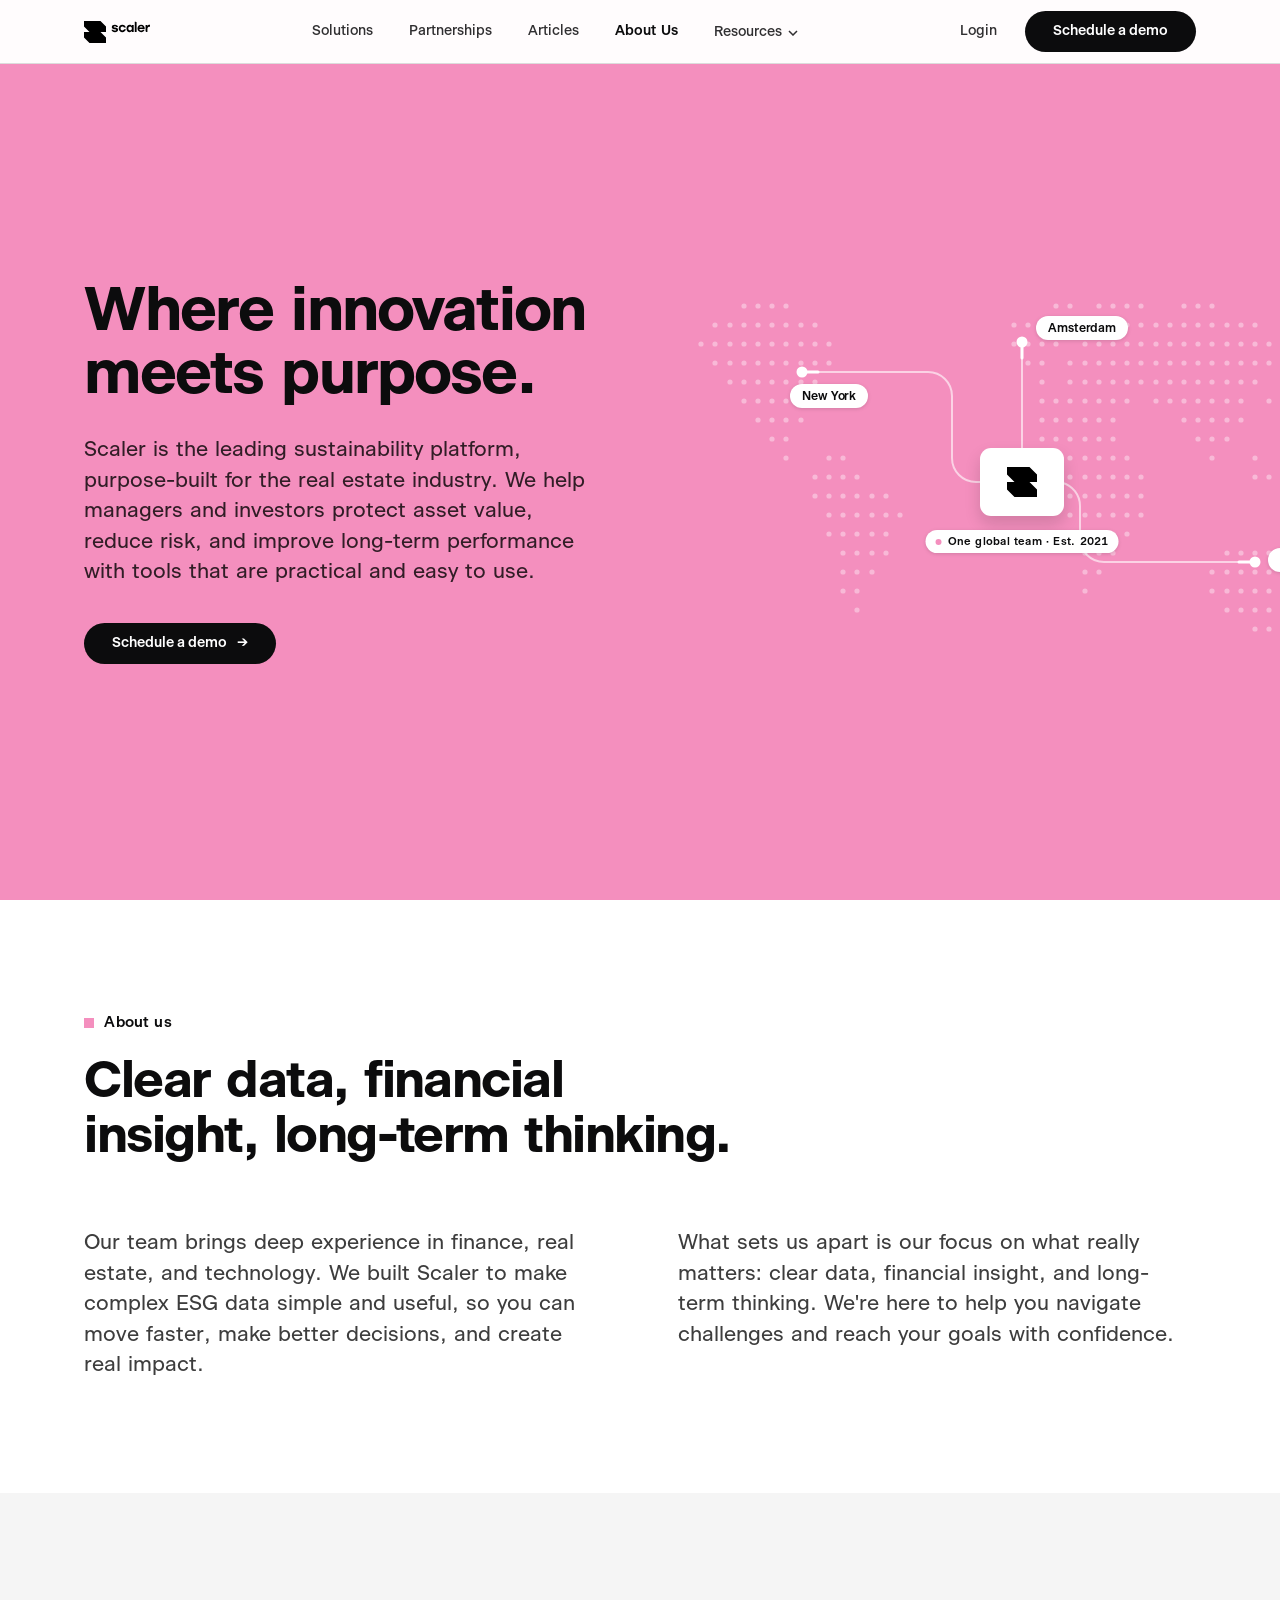
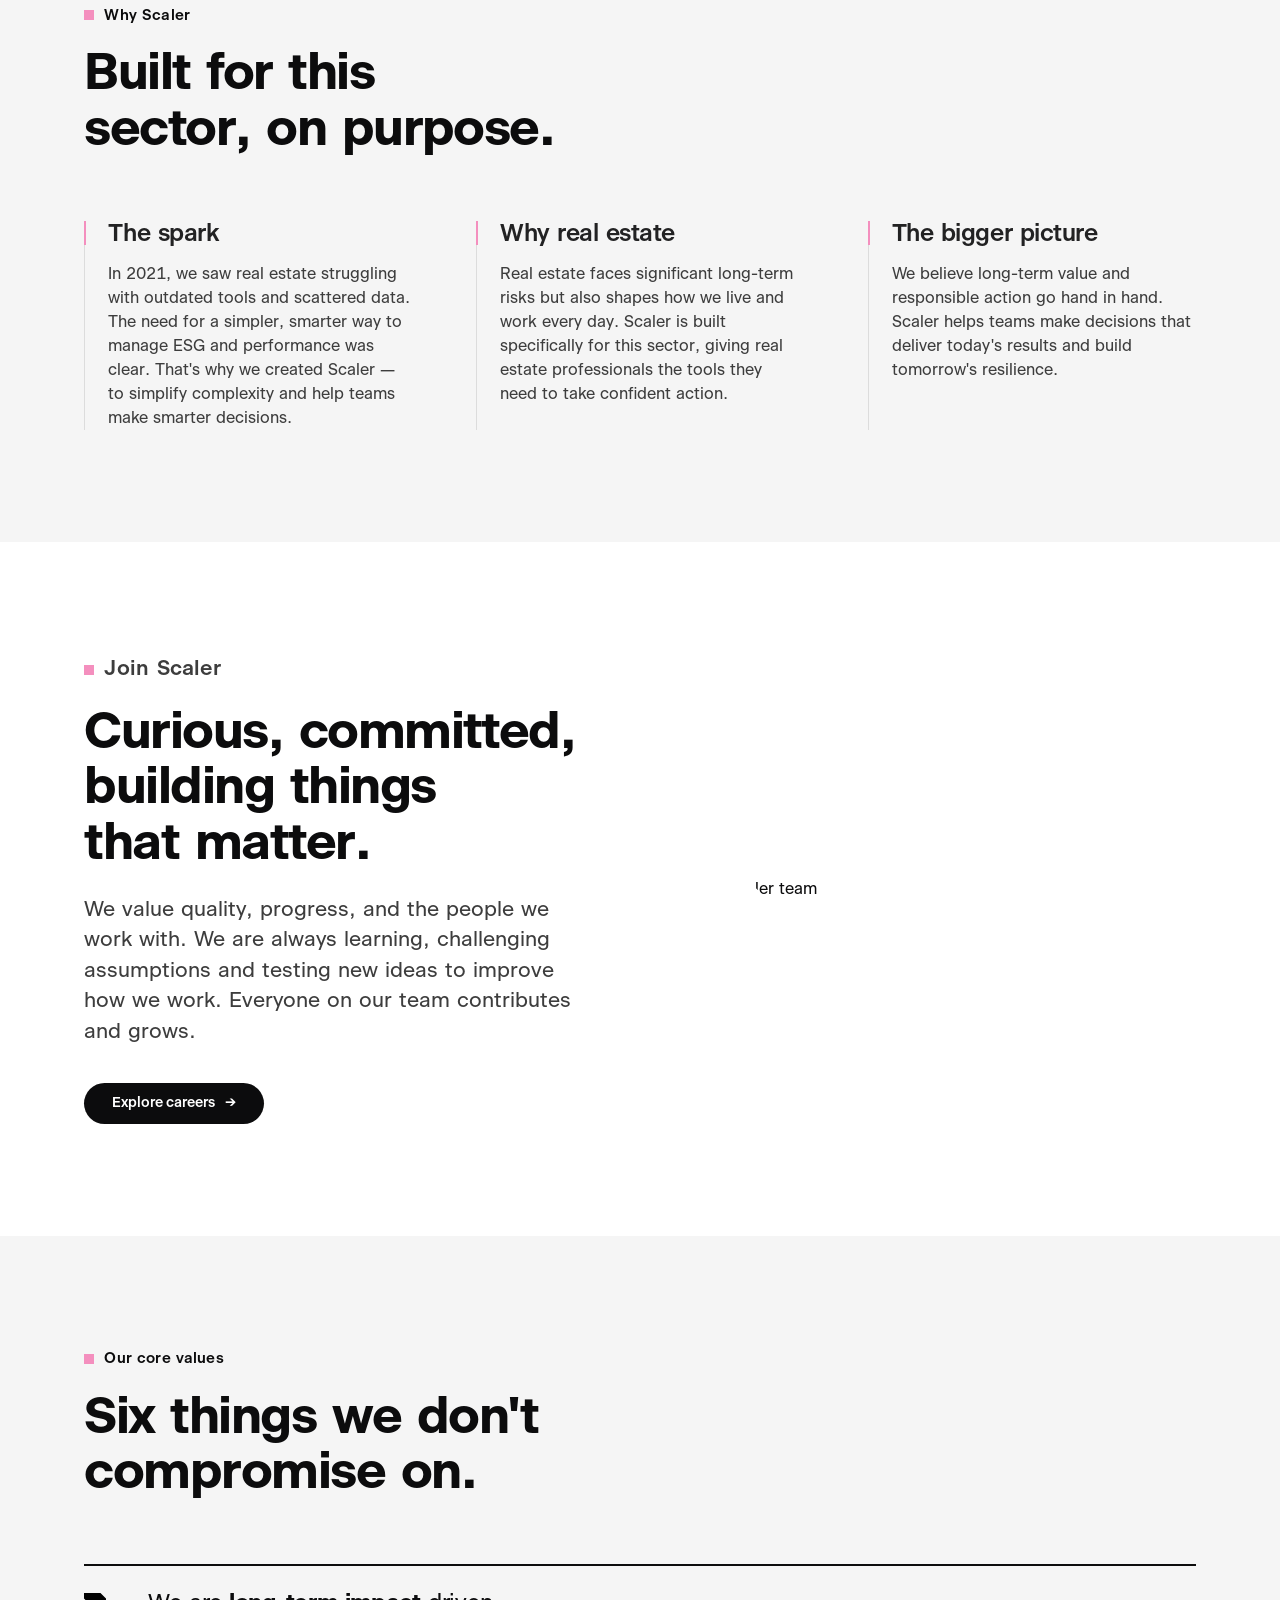
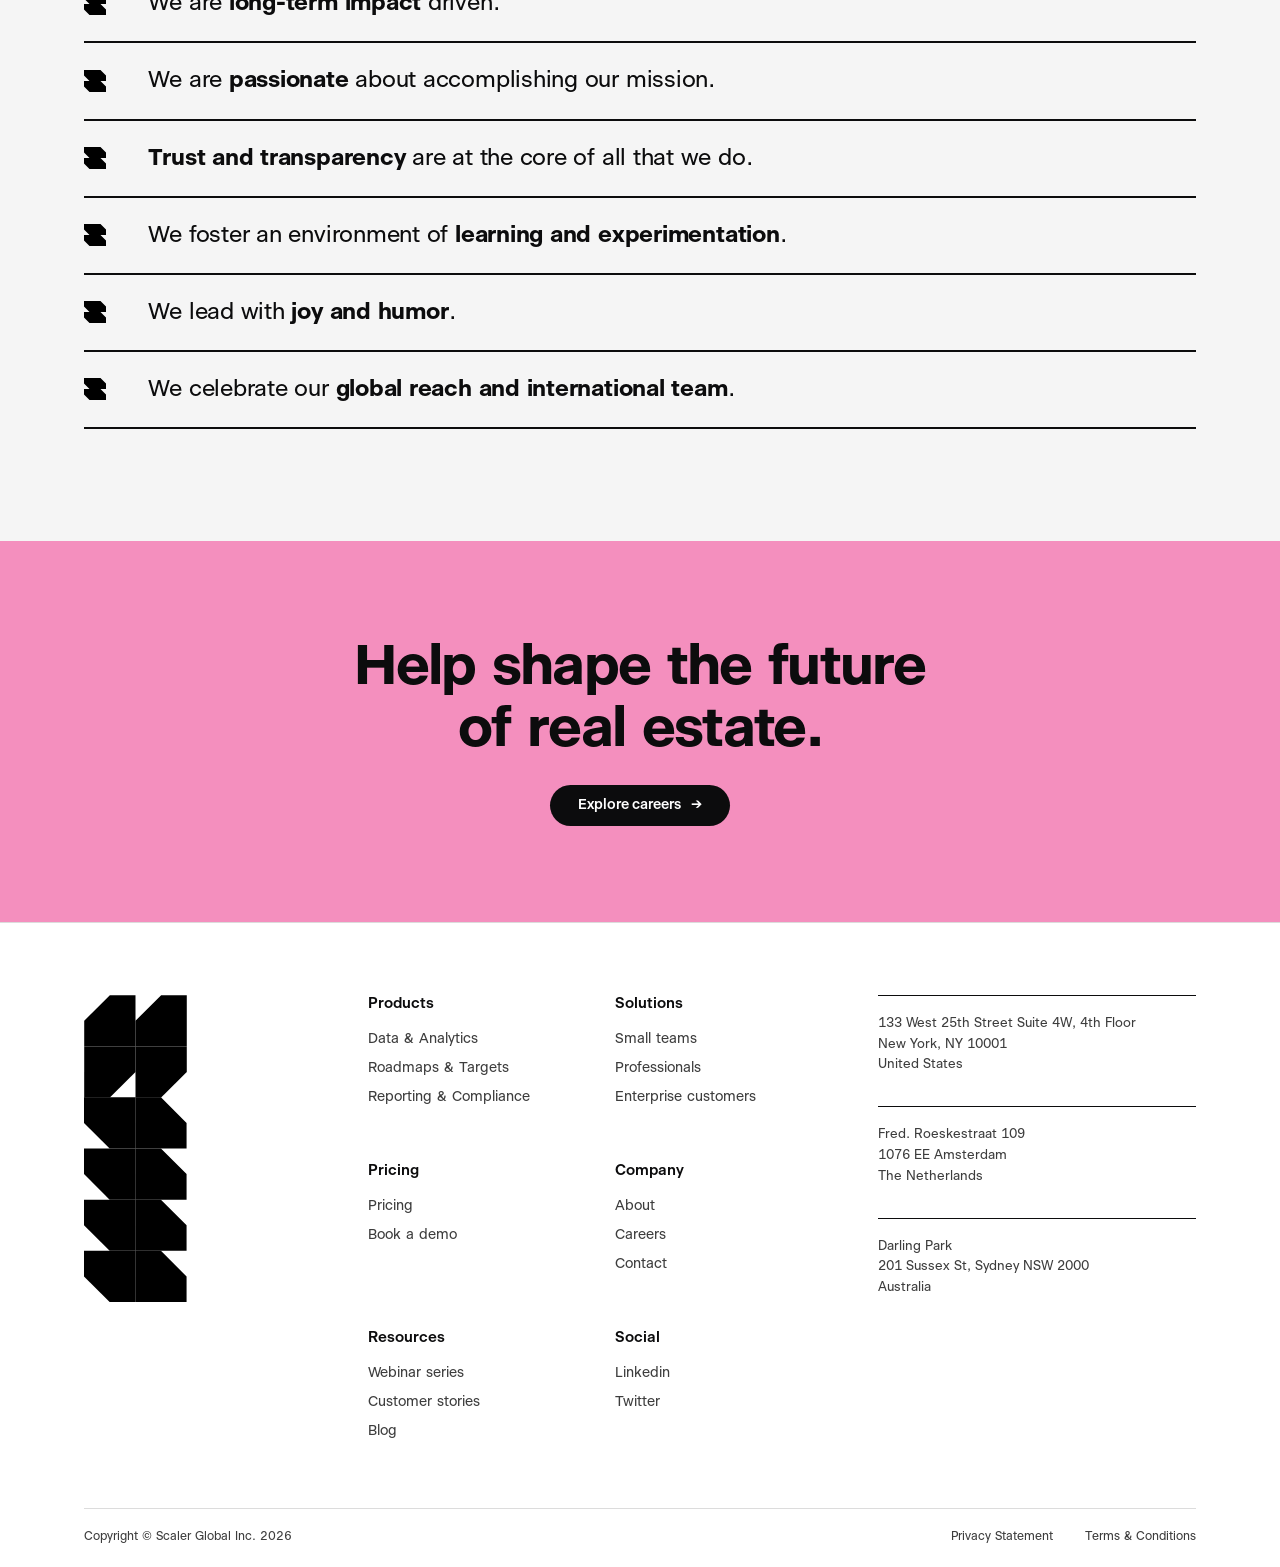
==== about.html @ 74936d6e "Add About Us page and update existing pages Co-Authored-By: Claude Opus 4.6 (1M context) <noreply@an" ====
<!DOCTYPE html>
<html lang="en">
<head>
<meta charset="UTF-8">
<meta name="viewport" content="width=device-width, initial-scale=1">
<title>About Us — Scaler Global</title>
<link rel="stylesheet" href="colors_and_type.css">
<style>
  :root {
    --accent: #F48FBE;               /* vibrant pink — the About page colour */
    --accent-text: #C0407A;          /* darkened pink — the only pink that carries text */
  }

  /* ══ Hero — full pink, with the global-team scene ══ */
  .hero {
    min-height: 100vh;
    background: var(--accent);
    display: grid; grid-template-columns: minmax(0, 1fr) minmax(0, 1fr);
    gap: 64px; align-items: center;
    padding: 140px var(--margin) 96px;
    overflow: hidden;
  }
  .hero .lede { margin-top: 28px; max-width: 46ch; font-size: var(--size-p-lg); line-height: var(--lh-paragraph); color: rgba(0,0,0,.8); }
  .hero .cta { margin-top: 36px; }

  .scene-wrap { width: 100%; max-width: 700px; justify-self: end; }
  .scene { position: relative; width: 700px; height: 400px; transform-origin: top left; }
  .scene svg.map { position: absolute; inset: 0; width: 100%; height: 100%; }
  .map .dots { fill: rgba(255,255,255,.38); opacity: 0; }
  .scene.play .dots { animation: packetIntro 700ms var(--ease-out) forwards; }
  .map .guide { fill: none; stroke: rgba(255,255,255,.6); stroke-width: 2; stroke-linecap: round; stroke-linejoin: round; }
  .map .packet { fill: none; stroke: var(--white); stroke-width: 3; stroke-linecap: round; stroke-linejoin: round; opacity: 0; }
  .map .pin { fill: var(--white); opacity: 0; transform-origin: center; transform-box: fill-box; transform: scale(0); }
  .scene.play .pin { animation: popIn 500ms var(--spring-pop) forwards; }
  .scene.play .pin.p1 { animation-delay: .5s; }
  .scene.play .pin.p2 { animation-delay: .65s; }
  .scene.play .pin.p3 { animation-delay: .8s; }
  .scene.play .guide { animation: pathDraw 800ms var(--ease-in-out) 1.3s forwards; }
  .scene.play .packet { animation: packetIntro .3s linear 2.1s forwards, packetFlow 2s linear 2.1s infinite; }
  .city {
    position: absolute;
    background: var(--white); color: var(--ink); box-shadow: var(--shadow-card);
    border-radius: 9999px; padding: 5px 12px;
    font-size: 12px; font-weight: var(--weight-semibold); letter-spacing: -0.1px;
    opacity: 0; transform: scale(0); transform-origin: bottom left;
    white-space: nowrap;
  }
  .scene.play .city { animation: popIn 500ms var(--spring-pop) forwards; }
  .scene.play .city.c1 { animation-delay: .6s; }
  .scene.play .city.c2 { animation-delay: .75s; }
  .scene.play .city.c3 { animation-delay: .9s; }
  .map-hub {
    position: absolute; left: 350px; top: 210px; translate: -50% -50%;
    width: 84px; height: 68px; border-radius: 11px;
    background: var(--white); box-shadow: var(--shadow-hover);
    display: flex; align-items: center; justify-content: center;
    opacity: 0; transform: scale(0);
  }
  .map-hub img { height: 30px; width: auto; }
  .scene.play .map-hub { animation: popIn 600ms var(--spring-pop) 1s forwards; }
  .hub-badge {
    position: absolute; left: 350px; top: 258px; translate: -50% 0;
    display: inline-flex; align-items: center; gap: 6px;
    padding: 5px 10px; border-radius: 9999px;
    background: var(--white); color: var(--ink); box-shadow: var(--shadow-card);
    font-size: 11px; font-weight: 600; letter-spacing: 0.02em;
    opacity: 0; transform: scale(0); transform-origin: top center;
  }
  .hub-badge .b-dot { width: 6px; height: 6px; border-radius: 50%; background: var(--accent); }
  .scene.play .hub-badge { animation: popIn 600ms var(--spring-pop) 3.1s forwards; }

  /* ══ About copy — two-column prose ══ */
  .about-cols { display: grid; grid-template-columns: 1fr 1fr; gap: clamp(48px, 6vw, 96px); }
  .about-cols p { font-size: var(--size-p-lg); line-height: var(--lh-paragraph); color: var(--ink-2); max-width: 52ch; }

  /* ══ Why Scaler — three columns ══ */
  .why-cols { display: grid; grid-template-columns: repeat(3, 1fr); gap: clamp(40px, 5vw, 72px); }
  .why { position: relative; padding-left: 24px; }
  .why::before { content: ''; position: absolute; left: 0; top: 0; bottom: 0; width: 1px; background: var(--color-background-grey); }
  .why::after { content: ''; position: absolute; left: 0; top: 0; width: 2px; height: 24px; background: var(--accent); }
  .why h3 { font-size: 24px; font-weight: var(--weight-semibold); letter-spacing: -0.48px; line-height: 1.15; color: var(--ink); opacity: .9; }
  .why p { margin-top: 14px; font-size: 16px; line-height: 1.5; color: var(--ink-2); }

  /* ══ Join — copy + team photo ══ */
  .join-grid { display: grid; grid-template-columns: 1fr 1fr; gap: clamp(48px, 6vw, 96px); align-items: center; }
  .join-grid p { font-size: var(--size-p-lg); line-height: var(--lh-paragraph); color: var(--ink-2); max-width: 48ch; }
  .join-grid .cta { margin-top: 36px; }
  .join-photo { width: 100%; height: auto; clip-path: polygon(0 0, calc(100% - 88px) 0, 100% 88px, 100% 100%, 88px 100%, 0 calc(100% - 88px)); }

  /* ══ Core values — S-mark rows on light (Figma 4100:6349) ══ */
  .values { background: var(--bg); }
  .value-index { border-top: 2px solid var(--ink); }
  .value-row {
    display: grid; grid-template-columns: 40px 1fr; gap: 24px; align-items: center;
    padding: 22px 0; border-bottom: 2px solid var(--ink);
    opacity: 0; transform: translateX(-12px);
  }
  .value-index.in .value-row { animation: fadeInX var(--t-default) var(--ease-out-cubic) forwards; animation-delay: calc(var(--i) * 100ms); }
  .value-row img { height: 22px; width: auto; }
  .value-row .vt { font-size: clamp(18px, 1.8vw, 26px); font-weight: var(--weight-regular); letter-spacing: -0.01em; line-height: 1.35; color: var(--ink); }
  .value-row .vt b { font-weight: var(--weight-bold); }

  /* ══ Closing — page colour ══ */
  .closing { background: var(--accent); padding-top: 96px; padding-bottom: 96px; display: flex; flex-direction: column; justify-content: center; align-items: center; text-align: center; }
  .closing h2 { font-size: clamp(34px, 4.4vw, 72px); font-weight: var(--weight-bold); letter-spacing: var(--track-display); line-height: 1.1; max-width: 22ch; color: var(--ink); }
  .closing h2 .w { display: inline-block; opacity: 0; transform: translateY(20px); }
  .closing .reveal.in .w:nth-child(1) { animation: fadeUp var(--t-default) var(--ease-out) 0s forwards; }
  .closing .reveal.in .w:nth-child(2) { animation: fadeUp var(--t-default) var(--ease-out) .15s forwards; }
  .closing .cta { margin-top: 24px; opacity: 0; transform: translateY(20px); }
  .closing .reveal.in .cta { animation: fadeUp var(--t-default) var(--ease-out) .35s both; }

  @media (prefers-reduced-motion: reduce) {
    .reveal, .fade-up, .value-row, .pin, .city, .map-hub, .hub-badge, .dots, .closing .w, .closing .cta { opacity: 1 !important; transform: none !important; }
    *, *::before, *::after { animation-duration: .01ms !important; transition-duration: .01ms !important; }
  }
  @media (max-width: 1200px) {
    .scene { transform: scale(.72); }
    .scene-wrap { max-width: 560px; }
    .scene-wrap .scene { height: 300px; }
  }
  @media (max-width: 960px) {
    .hero, .about-cols, .why-cols, .join-grid { grid-template-columns: 1fr; }
    .scene-wrap { justify-self: start; }
    .scene { transform: scale(.6); height: 250px; }
    .value-row { grid-template-columns: 48px 1fr; }
  }
</style>
<link rel="stylesheet" href="scaler-site.css">
</head>
<body>

<nav>
  <a class="logo" href="index.html"><img src="assets/logo-full-dark.svg" alt="Scaler"></a>
  <div class="links">
    <a href="solutions.html">Solutions</a>
    <a href="partnerships.html">Partnerships</a>
    <a href="https://scalerglobal.com/articles/">Articles</a>
    <a class="active" href="about.html">About Us</a>
    <div class="drop">
      <button>Resources
        <svg width="10" height="6" viewBox="0 0 10 6" fill="none"><path d="M1 1l4 4 4-4" stroke="currentColor" stroke-width="1.5"/></svg>
      </button>
      <div class="menu">
        <a href="https://scalerglobal.com/sfdr">SFDR</a>
        <a href="https://scalerglobal.com/benchmarking">Benchmarking</a>
        <a href="https://scalerglobal.com/espm">ESPM</a>
      </div>
    </div>
  </div>
  <div class="actions">
    <a class="login" href="https://app.scalerglobal.com">Login</a>
    <button class="pill">Schedule a demo</button>
  </div>
</nav>

<!-- ══ Hero ══ -->
<header class="hero">
  <div>
    <h1>
      <span class="line">Where innovation</span>
      <span class="line">meets purpose.</span>
    </h1>
    <p class="lede fade-up" style="animation-delay:.4s">Scaler is the leading sustainability platform, purpose-built for the real estate industry. We help managers and investors protect asset value, reduce risk, and improve long-term performance with tools that are practical and easy to use.</p>
    <div class="cta fade-up" style="animation-delay:.55s">
      <button class="pill">Schedule a demo <span class="arr">→</span></button>
    </div>
  </div>

  <!-- one global team: three offices flowing into one platform -->
  <div class="scene-wrap">
    <div class="scene play" id="scene">
      <svg class="map" viewBox="0 0 700 400" preserveAspectRatio="none">
        <g class="dots"><circle cx="72" cy="34" r="2.6"/><circle cx="86" cy="34" r="2.6"/><circle cx="100" cy="34" r="2.6"/><circle cx="114" cy="34" r="2.6"/><circle cx="384" cy="34" r="2.6"/><circle cx="398" cy="34" r="2.6"/><circle cx="427" cy="34" r="2.6"/><circle cx="441" cy="34" r="2.6"/><circle cx="455" cy="34" r="2.6"/><circle cx="469" cy="34" r="2.6"/><circle cx="512" cy="34" r="2.6"/><circle cx="526" cy="34" r="2.6"/><circle cx="540" cy="34" r="2.6"/><circle cx="43" cy="53" r="2.6"/><circle cx="58" cy="53" r="2.6"/><circle cx="72" cy="53" r="2.6"/><circle cx="86" cy="53" r="2.6"/><circle cx="100" cy="53" r="2.6"/><circle cx="114" cy="53" r="2.6"/><circle cx="129" cy="53" r="2.6"/><circle cx="143" cy="53" r="2.6"/><circle cx="342" cy="53" r="2.6"/><circle cx="356" cy="53" r="2.6"/><circle cx="370" cy="53" r="2.6"/><circle cx="384" cy="53" r="2.6"/><circle cx="398" cy="53" r="2.6"/><circle cx="427" cy="53" r="2.6"/><circle cx="441" cy="53" r="2.6"/><circle cx="455" cy="53" r="2.6"/><circle cx="469" cy="53" r="2.6"/><circle cx="484" cy="53" r="2.6"/><circle cx="498" cy="53" r="2.6"/><circle cx="512" cy="53" r="2.6"/><circle cx="526" cy="53" r="2.6"/><circle cx="540" cy="53" r="2.6"/><circle cx="555" cy="53" r="2.6"/><circle cx="569" cy="53" r="2.6"/><circle cx="583" cy="53" r="2.6"/><circle cx="29" cy="72" r="2.6"/><circle cx="43" cy="72" r="2.6"/><circle cx="58" cy="72" r="2.6"/><circle cx="72" cy="72" r="2.6"/><circle cx="86" cy="72" r="2.6"/><circle cx="100" cy="72" r="2.6"/><circle cx="114" cy="72" r="2.6"/><circle cx="129" cy="72" r="2.6"/><circle cx="143" cy="72" r="2.6"/><circle cx="157" cy="72" r="2.6"/><circle cx="342" cy="72" r="2.6"/><circle cx="356" cy="72" r="2.6"/><circle cx="370" cy="72" r="2.6"/><circle cx="384" cy="72" r="2.6"/><circle cx="413" cy="72" r="2.6"/><circle cx="427" cy="72" r="2.6"/><circle cx="441" cy="72" r="2.6"/><circle cx="455" cy="72" r="2.6"/><circle cx="469" cy="72" r="2.6"/><circle cx="484" cy="72" r="2.6"/><circle cx="498" cy="72" r="2.6"/><circle cx="512" cy="72" r="2.6"/><circle cx="526" cy="72" r="2.6"/><circle cx="540" cy="72" r="2.6"/><circle cx="555" cy="72" r="2.6"/><circle cx="569" cy="72" r="2.6"/><circle cx="583" cy="72" r="2.6"/><circle cx="597" cy="72" r="2.6"/><circle cx="43" cy="91" r="2.6"/><circle cx="58" cy="91" r="2.6"/><circle cx="72" cy="91" r="2.6"/><circle cx="86" cy="91" r="2.6"/><circle cx="100" cy="91" r="2.6"/><circle cx="114" cy="91" r="2.6"/><circle cx="129" cy="91" r="2.6"/><circle cx="143" cy="91" r="2.6"/><circle cx="157" cy="91" r="2.6"/><circle cx="356" cy="91" r="2.6"/><circle cx="370" cy="91" r="2.6"/><circle cx="398" cy="91" r="2.6"/><circle cx="413" cy="91" r="2.6"/><circle cx="427" cy="91" r="2.6"/><circle cx="441" cy="91" r="2.6"/><circle cx="455" cy="91" r="2.6"/><circle cx="469" cy="91" r="2.6"/><circle cx="484" cy="91" r="2.6"/><circle cx="498" cy="91" r="2.6"/><circle cx="512" cy="91" r="2.6"/><circle cx="526" cy="91" r="2.6"/><circle cx="540" cy="91" r="2.6"/><circle cx="555" cy="91" r="2.6"/><circle cx="569" cy="91" r="2.6"/><circle cx="583" cy="91" r="2.6"/><circle cx="597" cy="91" r="2.6"/><circle cx="58" cy="110" r="2.6"/><circle cx="72" cy="110" r="2.6"/><circle cx="86" cy="110" r="2.6"/><circle cx="100" cy="110" r="2.6"/><circle cx="114" cy="110" r="2.6"/><circle cx="129" cy="110" r="2.6"/><circle cx="143" cy="110" r="2.6"/><circle cx="370" cy="110" r="2.6"/><circle cx="398" cy="110" r="2.6"/><circle cx="413" cy="110" r="2.6"/><circle cx="427" cy="110" r="2.6"/><circle cx="441" cy="110" r="2.6"/><circle cx="455" cy="110" r="2.6"/><circle cx="469" cy="110" r="2.6"/><circle cx="484" cy="110" r="2.6"/><circle cx="498" cy="110" r="2.6"/><circle cx="512" cy="110" r="2.6"/><circle cx="526" cy="110" r="2.6"/><circle cx="540" cy="110" r="2.6"/><circle cx="555" cy="110" r="2.6"/><circle cx="569" cy="110" r="2.6"/><circle cx="583" cy="110" r="2.6"/><circle cx="72" cy="129" r="2.6"/><circle cx="86" cy="129" r="2.6"/><circle cx="100" cy="129" r="2.6"/><circle cx="114" cy="129" r="2.6"/><circle cx="129" cy="129" r="2.6"/><circle cx="370" cy="129" r="2.6"/><circle cx="384" cy="129" r="2.6"/><circle cx="398" cy="129" r="2.6"/><circle cx="413" cy="129" r="2.6"/><circle cx="427" cy="129" r="2.6"/><circle cx="441" cy="129" r="2.6"/><circle cx="455" cy="129" r="2.6"/><circle cx="484" cy="129" r="2.6"/><circle cx="498" cy="129" r="2.6"/><circle cx="512" cy="129" r="2.6"/><circle cx="526" cy="129" r="2.6"/><circle cx="540" cy="129" r="2.6"/><circle cx="555" cy="129" r="2.6"/><circle cx="569" cy="129" r="2.6"/><circle cx="597" cy="129" r="2.6"/><circle cx="86" cy="148" r="2.6"/><circle cx="100" cy="148" r="2.6"/><circle cx="114" cy="148" r="2.6"/><circle cx="129" cy="148" r="2.6"/><circle cx="370" cy="148" r="2.6"/><circle cx="384" cy="148" r="2.6"/><circle cx="398" cy="148" r="2.6"/><circle cx="413" cy="148" r="2.6"/><circle cx="427" cy="148" r="2.6"/><circle cx="441" cy="148" r="2.6"/><circle cx="512" cy="148" r="2.6"/><circle cx="526" cy="148" r="2.6"/><circle cx="540" cy="148" r="2.6"/><circle cx="555" cy="148" r="2.6"/><circle cx="569" cy="148" r="2.6"/><circle cx="100" cy="167" r="2.6"/><circle cx="114" cy="167" r="2.6"/><circle cx="370" cy="167" r="2.6"/><circle cx="384" cy="167" r="2.6"/><circle cx="398" cy="167" r="2.6"/><circle cx="413" cy="167" r="2.6"/><circle cx="427" cy="167" r="2.6"/><circle cx="441" cy="167" r="2.6"/><circle cx="526" cy="167" r="2.6"/><circle cx="540" cy="167" r="2.6"/><circle cx="555" cy="167" r="2.6"/><circle cx="114" cy="186" r="2.6"/><circle cx="157" cy="186" r="2.6"/><circle cx="171" cy="186" r="2.6"/><circle cx="370" cy="186" r="2.6"/><circle cx="384" cy="186" r="2.6"/><circle cx="398" cy="186" r="2.6"/><circle cx="413" cy="186" r="2.6"/><circle cx="427" cy="186" r="2.6"/><circle cx="441" cy="186" r="2.6"/><circle cx="455" cy="186" r="2.6"/><circle cx="540" cy="186" r="2.6"/><circle cx="583" cy="186" r="2.6"/><circle cx="143" cy="205" r="2.6"/><circle cx="157" cy="205" r="2.6"/><circle cx="171" cy="205" r="2.6"/><circle cx="185" cy="205" r="2.6"/><circle cx="370" cy="205" r="2.6"/><circle cx="384" cy="205" r="2.6"/><circle cx="398" cy="205" r="2.6"/><circle cx="413" cy="205" r="2.6"/><circle cx="427" cy="205" r="2.6"/><circle cx="441" cy="205" r="2.6"/><circle cx="455" cy="205" r="2.6"/><circle cx="469" cy="205" r="2.6"/><circle cx="583" cy="205" r="2.6"/><circle cx="597" cy="205" r="2.6"/><circle cx="143" cy="224" r="2.6"/><circle cx="157" cy="224" r="2.6"/><circle cx="171" cy="224" r="2.6"/><circle cx="185" cy="224" r="2.6"/><circle cx="200" cy="224" r="2.6"/><circle cx="214" cy="224" r="2.6"/><circle cx="384" cy="224" r="2.6"/><circle cx="398" cy="224" r="2.6"/><circle cx="413" cy="224" r="2.6"/><circle cx="427" cy="224" r="2.6"/><circle cx="441" cy="224" r="2.6"/><circle cx="455" cy="224" r="2.6"/><circle cx="469" cy="224" r="2.6"/><circle cx="157" cy="243" r="2.6"/><circle cx="171" cy="243" r="2.6"/><circle cx="185" cy="243" r="2.6"/><circle cx="200" cy="243" r="2.6"/><circle cx="214" cy="243" r="2.6"/><circle cx="228" cy="243" r="2.6"/><circle cx="398" cy="243" r="2.6"/><circle cx="413" cy="243" r="2.6"/><circle cx="427" cy="243" r="2.6"/><circle cx="441" cy="243" r="2.6"/><circle cx="455" cy="243" r="2.6"/><circle cx="469" cy="243" r="2.6"/><circle cx="157" cy="262" r="2.6"/><circle cx="171" cy="262" r="2.6"/><circle cx="185" cy="262" r="2.6"/><circle cx="200" cy="262" r="2.6"/><circle cx="214" cy="262" r="2.6"/><circle cx="398" cy="262" r="2.6"/><circle cx="413" cy="262" r="2.6"/><circle cx="427" cy="262" r="2.6"/><circle cx="441" cy="262" r="2.6"/><circle cx="455" cy="262" r="2.6"/><circle cx="171" cy="281" r="2.6"/><circle cx="185" cy="281" r="2.6"/><circle cx="200" cy="281" r="2.6"/><circle cx="214" cy="281" r="2.6"/><circle cx="413" cy="281" r="2.6"/><circle cx="427" cy="281" r="2.6"/><circle cx="441" cy="281" r="2.6"/><circle cx="555" cy="281" r="2.6"/><circle cx="569" cy="281" r="2.6"/><circle cx="583" cy="281" r="2.6"/><circle cx="597" cy="281" r="2.6"/><circle cx="171" cy="300" r="2.6"/><circle cx="185" cy="300" r="2.6"/><circle cx="200" cy="300" r="2.6"/><circle cx="413" cy="300" r="2.6"/><circle cx="427" cy="300" r="2.6"/><circle cx="540" cy="300" r="2.6"/><circle cx="555" cy="300" r="2.6"/><circle cx="569" cy="300" r="2.6"/><circle cx="583" cy="300" r="2.6"/><circle cx="597" cy="300" r="2.6"/><circle cx="611" cy="300" r="2.6"/><circle cx="171" cy="319" r="2.6"/><circle cx="185" cy="319" r="2.6"/><circle cx="413" cy="319" r="2.6"/><circle cx="540" cy="319" r="2.6"/><circle cx="555" cy="319" r="2.6"/><circle cx="569" cy="319" r="2.6"/><circle cx="583" cy="319" r="2.6"/><circle cx="597" cy="319" r="2.6"/><circle cx="611" cy="319" r="2.6"/><circle cx="185" cy="338" r="2.6"/><circle cx="555" cy="338" r="2.6"/><circle cx="569" cy="338" r="2.6"/><circle cx="583" cy="338" r="2.6"/><circle cx="597" cy="338" r="2.6"/><circle cx="640" cy="338" r="2.6"/><circle cx="583" cy="357" r="2.6"/><circle cx="597" cy="357" r="2.6"/></g>
        <path class="guide" d="M 130 100 H 256 C 269.25 100, 280 110.75, 280 124 V 186 C 280 199.25, 290.75 210, 304 210 H 316"
              stroke-dasharray="278" stroke-dashoffset="278"/>
        <path class="packet" d="M 130 100 H 256 C 269.25 100, 280 110.75, 280 124 V 186 C 280 199.25, 290.75 210, 304 210 H 316"
              stroke-dasharray="16 278" stroke-dashoffset="294"/>
        <path class="guide" d="M 350 70 V 176" stroke-dasharray="106" stroke-dashoffset="106"/>
        <path class="packet" d="M 350 70 V 176" stroke-dasharray="16 106" stroke-dashoffset="122"/>
        <path class="guide" d="M 583 290 H 432 C 418.75 290, 408 279.25, 408 266 V 234 C 408 220.75, 397.25 210, 384 210"
              stroke-dasharray="252" stroke-dashoffset="252"/>
        <path class="packet" d="M 583 290 H 432 C 418.75 290, 408 279.25, 408 266 V 234 C 408 220.75, 397.25 210, 384 210"
              stroke-dasharray="16 252" stroke-dashoffset="268"/>
        <circle class="pin p1" cx="130" cy="100" r="5.5"/>
        <circle class="pin p2" cx="350" cy="70" r="5.5"/>
        <circle class="pin p3" cx="583" cy="290" r="5.5"/>
      </svg>
      <span class="city c1" style="left: 118px; top: 112px;">New York</span>
      <span class="city c2" style="left: 364px; top: 44px;">Amsterdam</span>
      <span class="city c3" style="left: 596px; top: 276px;">Sydney</span>
      <div class="map-hub"><img src="assets/logo-mark-dark.svg" alt="Scaler"></div>
      <div class="hub-badge"><span class="b-dot"></span><span>One global team · Est. 2021</span></div>
    </div>
  </div>
</header>

<!-- ══ About ══ -->
<section class="white">
  <div class="section-head reveal">
    <p class="eyebrow">About us</p>
    <h2>Clear data, financial insight, long-term thinking.</h2>
  </div>
  <div class="about-cols">
    <p class="reveal">Our team brings deep experience in finance, real estate, and technology. We built Scaler to make complex ESG data simple and useful, so you can move faster, make better decisions, and create real impact.</p>
    <p class="reveal">What sets us apart is our focus on what really matters: clear data, financial insight, and long-term thinking. We're here to help you navigate challenges and reach your goals with confidence.</p>
  </div>
</section>

<!-- ══ Why Scaler ══ -->
<section class="light">
  <div class="section-head reveal">
    <p class="eyebrow">Why Scaler</p>
    <h2>Built for this sector, on purpose.</h2>
  </div>
  <div class="why-cols">
    <div class="why reveal">
      <h3>The spark</h3>
      <p>In 2021, we saw real estate struggling with outdated tools and scattered data. The need for a simpler, smarter way to manage ESG and performance was clear. That's why we created Scaler — to simplify complexity and help teams make smarter decisions.</p>
    </div>
    <div class="why reveal">
      <h3>Why real estate</h3>
      <p>Real estate faces significant long-term risks but also shapes how we live and work every day. Scaler is built specifically for this sector, giving real estate professionals the tools they need to take confident action.</p>
    </div>
    <div class="why reveal">
      <h3>The bigger picture</h3>
      <p>We believe long-term value and responsible action go hand in hand. Scaler helps teams make decisions that deliver today's results and build tomorrow's resilience.</p>
    </div>
  </div>
</section>

<!-- ══ Join Scaler ══ -->
<section class="white">
  <div class="join-grid">
    <div class="reveal">
      <p class="eyebrow" style="margin-bottom:20px;">Join Scaler</p>
      <h2 style="font-size:clamp(32px,4vw,60px); font-weight:var(--weight-bold); letter-spacing:var(--track-display); line-height:1.08; color:var(--ink);">Curious, committed, building things that matter.</h2>
      <p style="margin-top:24px;">We value quality, progress, and the people we work with. We are always learning, challenging assumptions and testing new ideas to improve how we work. Everyone on our team contributes and grows.</p>
      <div class="cta">
        <a href="https://jobs.ashbyhq.com/scaler"><button class="pill">Explore careers <span class="arr">→</span></button></a>
      </div>
    </div>
    <img class="join-photo reveal" src="https://a.storyblok.com/f/334867/2000x1333/9c5024660e/dsc_2060.jpg/m/1040x1000/filters:focal(1396x794:1397x795)" alt="The Scaler team">
  </div>
</section>

<!-- ══ Core values ══ -->
<section class="values">
  <div class="section-head reveal">
    <p class="eyebrow">Our core values</p>
    <h2>Six things we don't compromise on.</h2>
  </div>
  <div class="value-index" id="valueIndex">
    <div class="value-row" style="--i:0"><img src="assets/logo-mark-dark.svg" alt=""><span class="vt">We are <b>long-term impact</b> driven.</span></div>
    <div class="value-row" style="--i:1"><img src="assets/logo-mark-dark.svg" alt=""><span class="vt">We are <b>passionate</b> about accomplishing our mission.</span></div>
    <div class="value-row" style="--i:2"><img src="assets/logo-mark-dark.svg" alt=""><span class="vt"><b>Trust and transparency</b> are at the core of all that we do.</span></div>
    <div class="value-row" style="--i:3"><img src="assets/logo-mark-dark.svg" alt=""><span class="vt">We foster an environment of <b>learning and experimentation</b>.</span></div>
    <div class="value-row" style="--i:4"><img src="assets/logo-mark-dark.svg" alt=""><span class="vt">We lead with <b>joy and humor</b>.</span></div>
    <div class="value-row" style="--i:5"><img src="assets/logo-mark-dark.svg" alt=""><span class="vt">We celebrate our <b>global reach and international team</b>.</span></div>
  </div>
</section>

<!-- ══ Closing — page colour ══ -->
<section class="closing">
  <div class="reveal">
    <h2><span class="w">Help shape the future</span> <span class="w">of real estate.</span></h2>
    <div class="cta"><a href="https://jobs.ashbyhq.com/scaler"><button class="pill">Explore careers <span class="arr">→</span></button></a></div>
  </div>
</section>

<!-- ══ Footer — shared ══ -->
<footer>
  <div class="f-grid">
    <div class="f-mark">
      <img src="assets/shape-01.svg" alt="">
      <span class="word">scaler</span>
    </div>
    <div class="f-links">
      <div class="f-group">
        <div class="k">Products</div>
        <a href="#">Data &amp; Analytics</a>
        <a href="#">Roadmaps &amp; Targets</a>
        <a href="#">Reporting &amp; Compliance</a>
      </div>
      <div class="f-group">
        <div class="k">Solutions</div>
        <a href="solutions.html">Small teams</a>
        <a href="solutions.html">Professionals</a>
        <a href="solutions.html">Enterprise customers</a>
      </div>
      <div class="f-group">
        <div class="k">Pricing</div>
        <a href="#">Pricing</a>
        <a href="#">Book a demo</a>
      </div>
      <div class="f-group">
        <div class="k">Company</div>
        <a href="about.html">About</a>
        <a href="https://jobs.ashbyhq.com/scaler">Careers</a>
        <a href="#">Contact</a>
      </div>
      <div class="f-group">
        <div class="k">Resources</div>
        <a href="#">Webinar series</a>
        <a href="#">Customer stories</a>
        <a href="https://scalerglobal.com/articles/">Blog</a>
      </div>
      <div class="f-group">
        <div class="k">Social</div>
        <a href="https://www.linkedin.com/company/scaler-global">Linkedin</a>
        <a href="#">Twitter</a>
      </div>
    </div>
    <div class="f-offices">
      <div class="office">
        <div class="city">New York</div>
        <div class="addr">133 West 25th Street Suite 4W, 4th Floor<br>New York, NY 10001<br>United States</div>
      </div>
      <div class="office">
        <div class="city">Amsterdam</div>
        <div class="addr">Fred. Roeskestraat 109<br>1076 EE Amsterdam<br>The Netherlands</div>
      </div>
      <div class="office">
        <div class="city">Sydney</div>
        <div class="addr">Darling Park<br>201 Sussex St, Sydney NSW 2000<br>Australia</div>
      </div>
    </div>
  </div>
  <div class="legal">
    <span>Copyright © Scaler Global Inc. 2026</span>
    <span><a href="https://scalerglobal.com/privacy-statement">Privacy Statement</a><a href="https://scalerglobal.com/terms-and-conditions">Terms &amp; Conditions</a></span>
  </div>
</footer>

<script>
  const io = new IntersectionObserver(entries => {
    entries.forEach(e => {
      if (!e.isIntersecting) return;
      e.target.classList.add('in');
      io.unobserve(e.target);
    });
  }, { threshold: 0.2 });
  document.querySelectorAll('.reveal, #valueIndex').forEach(el => io.observe(el));

  const navEl = document.querySelector('nav');
  addEventListener('scroll', () => navEl.classList.toggle('scrolled', scrollY > 8), { passive: true });

  const scene = document.getElementById('scene');
  function playScene() {
    scene.classList.remove('play');
    void scene.offsetWidth;
    scene.classList.add('play');
  }
  scene.addEventListener('click', playScene);
  document.addEventListener('keydown', e => {
    if ((e.key === 'r' || e.key === 'R') && !e.metaKey && !e.ctrlKey) playScene();
  });
</script>
</body>
</html>
---- colors_and_type.css ----
/* ═══════════════════════════════════════════════════════════════
   Scaler Marketing Design System — Foundations
   Source: Figma Brand Guidelines (oXf4Mc7YyfUM6yC29uOAr3)
   ═══════════════════════════════════════════════════════════════ */

/* ───────── Webfonts ─────────
   Beausite Classic is the canonical Scaler typeface (loaded locally from
   /fonts). Inter is shipped alongside as a near-metric fallback in case
   Beausite isn't licensed for a downstream surface; the var(--font-display)
   / var(--font-body) stack lists Beausite first, then Inter. */

/* ── Beausite Classic — canonical brand typeface ── */
@font-face {
  font-family: "Beausite Classic";
  src: url("fonts/BeausiteClassic-Light.otf") format("opentype");
  font-weight: 300; font-style: normal; font-display: swap;
}
@font-face {
  font-family: "Beausite Classic";
  src: url("fonts/BeausiteClassic-LightItalic.otf") format("opentype");
  font-weight: 300; font-style: italic; font-display: swap;
}
@font-face {
  font-family: "Beausite Classic";
  src: url("fonts/BeausiteClassic-Regular.otf") format("opentype");
  font-weight: 400; font-style: normal; font-display: swap;
}
@font-face {
  font-family: "Beausite Classic";
  src: url("fonts/BeausiteClassic-RegularItalic.otf") format("opentype");
  font-weight: 400; font-style: italic; font-display: swap;
}
@font-face {
  font-family: "Beausite Classic";
  src: url("fonts/BeausiteClassic-Medium.otf") format("opentype");
  font-weight: 500; font-style: normal; font-display: swap;
}
@font-face {
  font-family: "Beausite Classic";
  src: url("fonts/BeausiteClassic-MediumItalic.otf") format("opentype");
  font-weight: 500; font-style: italic; font-display: swap;
}
@font-face {
  font-family: "Beausite Classic";
  src: url("fonts/BeausiteClassic-Semibold.otf") format("opentype");
  font-weight: 600; font-style: normal; font-display: swap;
}
@font-face {
  font-family: "Beausite Classic";
  src: url("fonts/BeausiteClassic-SemiboldItalic.otf") format("opentype");
  font-weight: 600; font-style: italic; font-display: swap;
}
@font-face {
  font-family: "Beausite Classic";
  src: url("fonts/BeausiteClassic-Bold.otf") format("opentype");
  font-weight: 700; font-style: normal; font-display: swap;
}
@font-face {
  font-family: "Beausite Classic";
  src: url("fonts/BeausiteClassic-BoldItalic.otf") format("opentype");
  font-weight: 700; font-style: italic; font-display: swap;
}
@font-face {
  font-family: "Beausite Classic";
  src: url("fonts/BeausiteClassic-Black.otf") format("opentype");
  font-weight: 800; font-style: normal; font-display: swap;
}
@font-face {
  font-family: "Beausite Classic";
  src: url("fonts/BeausiteClassic-Ultrablack.otf") format("opentype");
  font-weight: 900; font-style: normal; font-display: swap;
}

/* ── Inter — near-metric fallback ── */
@font-face {
  font-family: "Inter";
  src: url("fonts/Inter-Regular.otf") format("opentype");
  font-weight: 400; font-style: normal; font-display: swap;
}
@font-face {
  font-family: "Inter";
  src: url("fonts/Inter-Italic.otf") format("opentype");
  font-weight: 400; font-style: italic; font-display: swap;
}
@font-face {
  font-family: "Inter";
  src: url("fonts/Inter-Medium.otf") format("opentype");
  font-weight: 500; font-style: normal; font-display: swap;
}
@font-face {
  font-family: "Inter";
  src: url("fonts/Inter-MediumItalic.otf") format("opentype");
  font-weight: 500; font-style: italic; font-display: swap;
}
@font-face {
  font-family: "Inter";
  src: url("fonts/Inter-SemiBold.otf") format("opentype");
  font-weight: 600; font-style: normal; font-display: swap;
}
@font-face {
  font-family: "Inter";
  src: url("fonts/Inter-SemiBoldItalic.otf") format("opentype");
  font-weight: 600; font-style: italic; font-display: swap;
}
@font-face {
  font-family: "Inter";
  src: url("fonts/Inter-Bold.otf") format("opentype");
  font-weight: 700; font-style: normal; font-display: swap;
}
@font-face {
  font-family: "Inter";
  src: url("fonts/Inter-BoldItalic.otf") format("opentype");
  font-weight: 700; font-style: italic; font-display: swap;
}
@font-face {
  font-family: "Inter";
  src: url("fonts/Inter-ExtraBold.otf") format("opentype");
  font-weight: 800; font-style: normal; font-display: swap;
}
@font-face {
  font-family: "Inter";
  src: url("fonts/Inter-Black.otf") format("opentype");
  font-weight: 900; font-style: normal; font-display: swap;
}

/* Inter Tight — used for display sizes (slightly tighter metrics, closer to
   Beausite Classic's display look). Exposed via --font-display-tight. */
@font-face {
  font-family: "Inter Tight";
  src: url("fonts/InterTight-Bold.ttf") format("truetype");
  font-weight: 700; font-style: normal; font-display: swap;
}
@font-face {
  font-family: "Inter Tight";
  src: url("fonts/InterTight-ExtraBold.ttf") format("truetype");
  font-weight: 800; font-style: normal; font-display: swap;
}
@font-face {
  font-family: "Inter Tight";
  src: url("fonts/InterTight-Black.ttf") format("truetype");
  font-weight: 900; font-style: normal; font-display: swap;
}

:root {
  /* ───────── COLOR — Foundation ───────── */
  --color-full-black:        #000000;
  --color-clean-white:       #FFFFFF;
  --color-background-grey:   #DCDCDC;
  --color-surface-light:     #F6F6F6;

  /* ───────── COLOR — Brand (primary) ───── */
  --color-energy-red:        #E23704; /* Primary brand accent */
  --color-emission-yellow:   #FEC40A; /* GHG / Emissions data */
  --color-engagement-orange: #FD8F01; /* Tenant engagement */

  /* ───────── COLOR — Functional / Aspect ───────── */
  --color-water-blue:          #2AA8DF; /* Water consumption */
  --color-certifications-blue: #1E4FB3; /* Certifications & ratings */
  --color-waste-green:         #037E50; /* Waste management */
  --color-esg-green:           #56C55A; /* ESG performance */
  --color-tech-purple:         #6961E4; /* Tech / AI */
  --color-vibrant-pink:        #F48FBE; /* Tenant engagement (alt) */

  /* ───────── COLOR — Semantic UI ───────── */
  --fg1: #000000;        /* primary text — pure black */
  --fg2: #6D6D6D;        /* secondary text — figma neutral 500 */
  --fg3: #767676;        /* muted / caption text */
  --fg-on-dark: #FFFFFF;
  --bg1: #FFFFFF;        /* primary surface */
  --bg2: #F6F6F6;        /* surface light */
  --bg3: #F7F8F8;        /* surface alt */
  --bg-inverse: #000000;
  --border1: #DCDCDC;    /* default border */
  --border2: #DCDCDC;    /* subtle border */

  /* ───────── COLOR — State ───────── */
  --state-success: #037E50;
  --state-warning: #FD8F01;
  --state-error:   #E23704;
  --state-info:    #2AA8DF;

  /* ───────── TYPE — Family ─────────
     Beausite Classic is the brand typeface (François Rappo, neo-grotesque).
     We use Inter as a near-metric proxy until the licensed files are dropped
     into /fonts. Mono fallback is JetBrains Mono. */
  --font-display: "Inter", "Beausite Classic", "Helvetica Neue", Helvetica, Arial, sans-serif;
  --font-body:    "Inter", "Beausite Classic", "Helvetica Neue", Helvetica, Arial, sans-serif;
  --font-mono:    "JetBrains Mono", "SF Mono", ui-monospace, Menlo, Consolas, monospace;

  /* ───────── TYPE — Sizes (raw scale) ───────── */
  --size-display-xl:   180px;
  --size-display-lg:    80px;
  --size-display-sm:    32px;
  --size-h1:            36px;
  --size-h2:            24px;
  --size-h3:            20px;
  --size-h4:            16px;
  --size-p-lg:          21px;
  --size-p-md:          18px;
  --size-p-sm:          14px;
  --size-p-xs:          12px;
  --size-cap-lg:        18px;
  --size-cap-sm:        14px;
  --size-cap-xs:        10px;

  /* ───────── TYPE — Weights ───────── */
  --weight-regular:  400;
  --weight-medium:   500;
  --weight-semibold: 600;
  --weight-bold:     700;

  /* ───────── TYPE — Line height ───────── */
  --lh-display:   1;     /* 100% — display text crops tight to cap-height */
  --lh-heading:   1.2;   /* 120% */
  --lh-paragraph: 1.45;  /* 145% */
  --lh-caption:   1.2;

  /* ───────── TYPE — Tracking ───────── */
  --track-display:   -0.03em;
  --track-heading:   -0.03em;
  --track-paragraph:  0em;
  --track-caption:    0.16em;

  /* ───────── SPACING (4px base) ───────── */
  --space-1:   4px;
  --space-2:   8px;
  --space-3:  12px;
  --space-4:  16px;
  --space-6:  24px;
  --space-8:  32px;
  --space-10: 40px;
  --space-12: 48px;
  --space-16: 64px;
  --space-18: 72px;
  --space-20: 80px;
  --space-24: 96px;
  --space-32: 128px;

  /* ───────── RADIUS ─────────
     Context dictates shape. Sharp = technical. Pill = playful. */
  --radius-sharp:      0px;
  --radius-card:       8px;
  --radius-standalone: 24px;
  --radius-pill:    9999px;

  /* ───────── BORDER WIDTH ───────── */
  --border-base: 2px;
  --border-hair: 1px;

  /* ───────── ELEVATION ─────────
     Scaler is a flat, brutalist system. Use shadows sparingly — only
     for floating UI (menus, popovers, lifted hover). */
  --shadow-1: 0 1px 2px rgba(12,12,13,0.05), 0 1px 3px rgba(12,12,13,0.10);
  --shadow-2: 0 2px 4px rgba(12,12,13,0.05), 0 4px 12px rgba(12,12,13,0.10);
  --shadow-lift: 0 4px 16px rgba(0,0,0,0.08);

  /* ───────── MOTION ───────── */
  --ease-standard: cubic-bezier(0.2, 0, 0, 1);
  --ease-out:      cubic-bezier(0, 0, 0.2, 1);
  --dur-fast:   120ms;
  --dur-base:   180ms;
  --dur-slow:   320ms;
}

/* ═══════════════════════════════════════════════════════════════
   SEMANTIC TYPE ROLES — apply with `class="ds-h1"` etc.
   These are the canonical text styles. Don't override the base sizes;
   wrap content in these classes (or use the same property values).
   ═══════════════════════════════════════════════════════════════ */

.ds-display-xl,
.ds-display-lg,
.ds-display-sm,
h1, .ds-h1,
h2, .ds-h2,
h3, .ds-h3,
h4, .ds-h4 {
  font-family: var(--font-display);
  letter-spacing: var(--track-heading);
  color: var(--fg1);
  text-wrap: balance;
}

.ds-display-xl { font-size: var(--size-display-xl); font-weight: var(--weight-bold);     line-height: var(--lh-display); letter-spacing: var(--track-display); }
.ds-display-lg { font-size: var(--size-display-lg); font-weight: var(--weight-semibold); line-height: var(--lh-display); letter-spacing: var(--track-display); }
.ds-display-sm { font-size: var(--size-display-sm); font-weight: var(--weight-semibold); line-height: var(--lh-display); letter-spacing: var(--track-display); }

h1, .ds-h1 { font-size: var(--size-h1); font-weight: var(--weight-bold);     line-height: var(--lh-heading); }
h2, .ds-h2 { font-size: var(--size-h2); font-weight: var(--weight-bold);     line-height: var(--lh-heading); }
h3, .ds-h3 { font-size: var(--size-h3); font-weight: var(--weight-semibold); line-height: var(--lh-heading); }
h4, .ds-h4 { font-size: var(--size-h4); font-weight: var(--weight-semibold); line-height: var(--lh-heading); }

p, .ds-p, .ds-p-md {
  font-family: var(--font-body);
  font-size: var(--size-p-md);
  font-weight: var(--weight-regular);
  line-height: var(--lh-paragraph);
  letter-spacing: var(--track-paragraph);
  color: var(--fg2);
  text-wrap: pretty;
}
.ds-p-lg { font-family: var(--font-body); font-size: var(--size-p-lg); line-height: var(--lh-paragraph); }
.ds-p-sm { font-family: var(--font-body); font-size: var(--size-p-sm); line-height: var(--lh-paragraph); }
.ds-p-xs { font-family: var(--font-body); font-size: var(--size-p-xs); line-height: var(--lh-paragraph); }

.ds-caption-lg, .ds-caption-sm, .ds-caption-xs {
  font-family: var(--font-display);
  font-weight: var(--weight-bold);
  letter-spacing: var(--track-caption);
  line-height: var(--lh-caption);
  text-transform: uppercase;
  color: var(--fg3);
}
.ds-caption-lg { font-size: var(--size-cap-lg); }
.ds-caption-sm { font-size: var(--size-cap-sm); }
.ds-caption-xs { font-size: var(--size-cap-xs); }

code, kbd, samp, pre, .ds-code {
  font-family: var(--font-mono);
  font-size: 0.92em;
  color: var(--fg1);
}

/* ═══════════════════════════════════════════════════════════════
   Brand shapes — geometric compositions built from chamfered
   blocks (the same chamfer that defines the logo). Use as section
   markers, full-bleed background tiles, or large inline ornaments.

   Black on light, white on dark. Like the logo, brand shapes are
   never colorised — they're identity, not data. (For colored
   data marks, use the aspect color tokens directly with rectangles.)

   In CSS, prefer `<img src="assets/shape-XX.svg">` so the shape's
   own black fill renders. Don't use `background-image` with
   `background-color` overrides — these aren't recolorable masks.
   ═══════════════════════════════════════════════════════════════ */
---- scaler-site.css ----
/* ═══════════════════════════════════════════════════════════
   Scaler website — shared chrome
   One file, imported by every page, so the look and feel
   cannot drift. Pages define only --accent / --accent-text
   and their own sections.
   ═══════════════════════════════════════════════════════════ */
:root {
  --font-display: "Beausite Classic", "Inter", "Helvetica Neue", Helvetica, Arial, sans-serif;
  --font-body: "Beausite Classic", "Inter", "Helvetica Neue", Helvetica, Arial, sans-serif;
  --margin: clamp(24px, 6.6vw, 128px);

  --ink: #0C0C0D;
  --ink-2: #3D3D3D;
  --ink-3: #505867;
  --grey-line: #B6B9C2;
  --bg: #F5F5F5;
  --white: #FFFFFF;

  --tech-purple: #6961E4;
  --esg-green: #56C55A;
  --waste-green: #037E50;
  --energy-red: #E23704;
  --water-blue: #2AA8DF;
  --emission-yellow: #FEC40A;

  --t-instant: 100ms; --t-fast: 200ms; --t-base: 300ms;
  --t-default: 500ms; --t-slow: 700ms; --t-deliberate: 1500ms;
  --ease-out: cubic-bezier(0, 0, 0.58, 1);
  --ease-in-out: cubic-bezier(0.42, 0, 0.58, 1);
  --ease-out-expo: cubic-bezier(0.19, 1, 0.22, 1);
  --ease-out-cubic: cubic-bezier(0.33, 1, 0.68, 1);
  --spring-pop: cubic-bezier(0.34, 1.56, 0.64, 1);

  --shadow-card: 0 1px 4px 0 rgba(12,12,13,0.10), 0 1px 4px 0 rgba(12,12,13,0.05);
  --shadow-hover: 0 8px 16px 0 rgba(12,12,13,0.15);
}
* { margin: 0; padding: 0; box-sizing: border-box; }
html { scroll-behavior: smooth; }
body {
  font-family: var(--font-body);
  background: var(--white); color: var(--ink);
  -webkit-font-smoothing: antialiased;
  font-variant-numeric: tabular-nums;
}
a { color: inherit; text-decoration: none; }
img { display: block; }

/* colour thread: every section eyebrow leads with the page accent */
.eyebrow { font-size: 15px; font-weight: var(--weight-semibold); letter-spacing: 0.01em; color: var(--ink); display: flex; align-items: center; gap: 10px; }
.eyebrow::before { content: ''; width: 10px; height: 10px; background: var(--accent); flex-shrink: 0; }

.pill {
  display: inline-flex; align-items: center; gap: 10px;
  border-radius: 9999px; padding: 12px 28px;
  font-size: var(--size-p-sm); font-weight: var(--weight-semibold);
  background: var(--ink); color: var(--white);
  border: none; cursor: pointer; font-family: inherit;
  transition: transform var(--t-fast) var(--ease-out), background var(--t-fast) var(--ease-out), box-shadow var(--t-fast) var(--ease-out);
}
.pill:hover { background: #262626; transform: translateY(-2px); box-shadow: var(--shadow-hover); }
.pill:active { transform: scale(.98); }
.pill .arr { display: inline-block; transition: transform var(--t-fast) var(--ease-out); }
.pill:hover .arr { transform: translateX(3px); }
.pill.inverse { background: var(--white); color: var(--ink); }
.pill.inverse:hover { background: #ececec; }
.pill.ghost { background: transparent; color: var(--ink); border: 1px solid var(--color-background-grey); }
.pill.ghost:hover { background: var(--bg); box-shadow: none; }

/* motion keyframes — named as in motion-tokens.css */
@keyframes fadeUp { from { opacity: 0; transform: translateY(20px); } to { opacity: 1; transform: translateY(0); } }
@keyframes fadeInX { to { opacity: 1; transform: translateX(0); } }
@keyframes popIn { 0% { opacity: 0; transform: scale(0); } 60% { opacity: 1; transform: scale(1.04); } 100% { opacity: 1; transform: scale(1); } }
@keyframes scaleXGrow { to { transform: scaleX(1); } }
@keyframes pathDraw { to { stroke-dashoffset: 0; } }
@keyframes areaFade { to { opacity: 0.12; } }
@keyframes packetIntro { to { opacity: 1; } }
@keyframes packetFlow { to { stroke-dashoffset: 0; } }
@keyframes navIn { from { opacity: 0; transform: translateY(-8px); } to { opacity: 1; transform: translateY(0); } }

/* header */
nav {
  animation: navIn var(--t-default) var(--ease-out) both;
  position: fixed; inset: 0 0 auto 0; z-index: 100; height: 64px;
  display: flex; align-items: center; justify-content: space-between;
  padding: 0 var(--margin);
  background: rgba(255,255,255,.97);
  border-bottom: 1px solid var(--color-background-grey);
  transition: box-shadow var(--t-base) var(--ease-out), height var(--t-base) var(--ease-out);
}
nav.scrolled { height: 56px; box-shadow: 0 1px 4px rgba(12,12,13,.06), 0 4px 16px rgba(12,12,13,.06); border-bottom-color: transparent; }
nav .logo img { height: 22px; }
nav .links { display: flex; align-items: center; gap: 36px; }
nav .links > a, nav .drop > button {
  font-size: var(--size-p-sm); font-weight: var(--weight-medium);
  opacity: .85; transition: opacity var(--t-instant) var(--ease-out);
  background: none; border: none; cursor: pointer; font-family: inherit; color: inherit;
  display: inline-flex; align-items: center; gap: 6px;
}
nav .links > a:hover, nav .drop > button:hover { opacity: 1; }
nav .links > a.active { opacity: 1; font-weight: var(--weight-semibold); }
.drop { position: relative; }
.drop .menu {
  position: absolute; top: calc(100% + 14px); left: 50%; transform: translateX(-50%) translateY(4px);
  background: var(--white); border: 1px solid var(--color-background-grey); border-radius: 11px;
  box-shadow: var(--shadow-hover);
  padding: 8px; min-width: 180px;
  opacity: 0; pointer-events: none;
  transition: opacity var(--t-fast) var(--ease-out), transform var(--t-fast) var(--ease-out);
}
.drop:hover .menu, .drop:focus-within .menu { opacity: 1; pointer-events: auto; transform: translateX(-50%) translateY(0); }
.drop .menu a { display: block; padding: 10px 14px; border-radius: 8px; font-size: var(--size-p-sm); font-weight: var(--weight-medium); }
.drop .menu a:hover { background: var(--bg); }
nav .actions { display: flex; align-items: center; gap: 28px; }
nav .actions .login { font-size: var(--size-p-sm); font-weight: var(--weight-medium); opacity: .85; }
nav .actions .login:hover { opacity: 1; }

/* section anatomy — every page uses the same head */
section { padding: 112px var(--margin); }
.light { background: var(--bg); }
.section-head { margin-bottom: 64px; }
.section-head .eyebrow { margin-bottom: 20px; }
.section-head h2 { font-size: clamp(32px, 4vw, 60px); font-weight: var(--weight-bold); letter-spacing: var(--track-display); line-height: 1.08; max-width: 20ch; color: var(--ink); }
.section-head .sub { margin-top: 18px; font-size: var(--size-p-lg); line-height: var(--lh-paragraph); color: var(--ink-3); max-width: 52ch; }

/* hero headline — one scale on every page */
.hero h1 { font-size: clamp(40px, 4.8vw, 78px); font-weight: var(--weight-bold); letter-spacing: var(--track-display); line-height: 1.04; color: var(--ink); }
.hero h1 .line { display: block; opacity: 0; transform: translateY(20px); animation: fadeUp var(--t-default) var(--ease-out) forwards; }
.hero h1 .line:nth-child(1) { animation-delay: .15s; }
.hero h1 .line:nth-child(2) { animation-delay: .3s; }
.hero h1 .line:nth-child(3) { animation-delay: .45s; }
.fade-up { opacity: 0; transform: translateY(20px); animation: fadeUp var(--t-default) var(--ease-out) forwards; }

/* scroll reveal */
.reveal { opacity: 0; transform: translateY(20px); transition: opacity var(--t-default) var(--ease-out), transform var(--t-default) var(--ease-out); }
.reveal.in { opacity: 1; transform: none; }

/* footer */
footer { background: var(--white); border-top: 1px solid var(--color-background-grey); padding: 72px var(--margin) 24px; }
.f-grid { display: grid; grid-template-columns: minmax(140px, 220px) 1.4fr 1fr; gap: clamp(40px, 5vw, 88px); }
.f-mark { position: relative; width: fit-content; }
.f-mark img { height: clamp(240px, 24vw, 340px); width: auto; }
.f-mark .word { position: absolute; left: 50%; transform: translateX(-50%); bottom: 16px; color: var(--white); font-weight: var(--weight-bold); font-size: clamp(18px, 1.8vw, 26px); letter-spacing: -0.02em; }
.f-links { display: grid; grid-template-columns: 1fr 1fr; gap: 44px 48px; align-content: start; }
.f-group .k { font-size: 15px; font-weight: var(--weight-semibold); color: var(--ink); margin-bottom: 18px; }
.f-group a { display: block; font-size: 14px; color: var(--ink-2); margin-bottom: 12px; transition: color var(--t-instant) var(--ease-out); }
.f-group a:hover { color: var(--ink); }
.f-offices .office { border-top: 1px solid var(--ink); padding: 18px 0 30px; }
.f-offices .city { font-size: 22px; font-weight: var(--weight-semibold); letter-spacing: -0.02em; color: var(--ink); margin-bottom: 14px; }
.f-offices .addr { font-size: 13px; line-height: 1.6; color: var(--ink-2); }
footer .legal { margin-top: 56px; padding-top: 20px; border-top: 1px solid var(--color-background-grey); display: flex; justify-content: space-between; flex-wrap: wrap; gap: 16px; font-size: 12px; color: var(--ink-2); }
footer .legal a { margin-left: 32px; }
footer .legal a:hover { color: var(--ink); }

@media (max-width: 960px) {
  nav .links { display: none; }
  .f-grid { grid-template-columns: 1fr; }
}
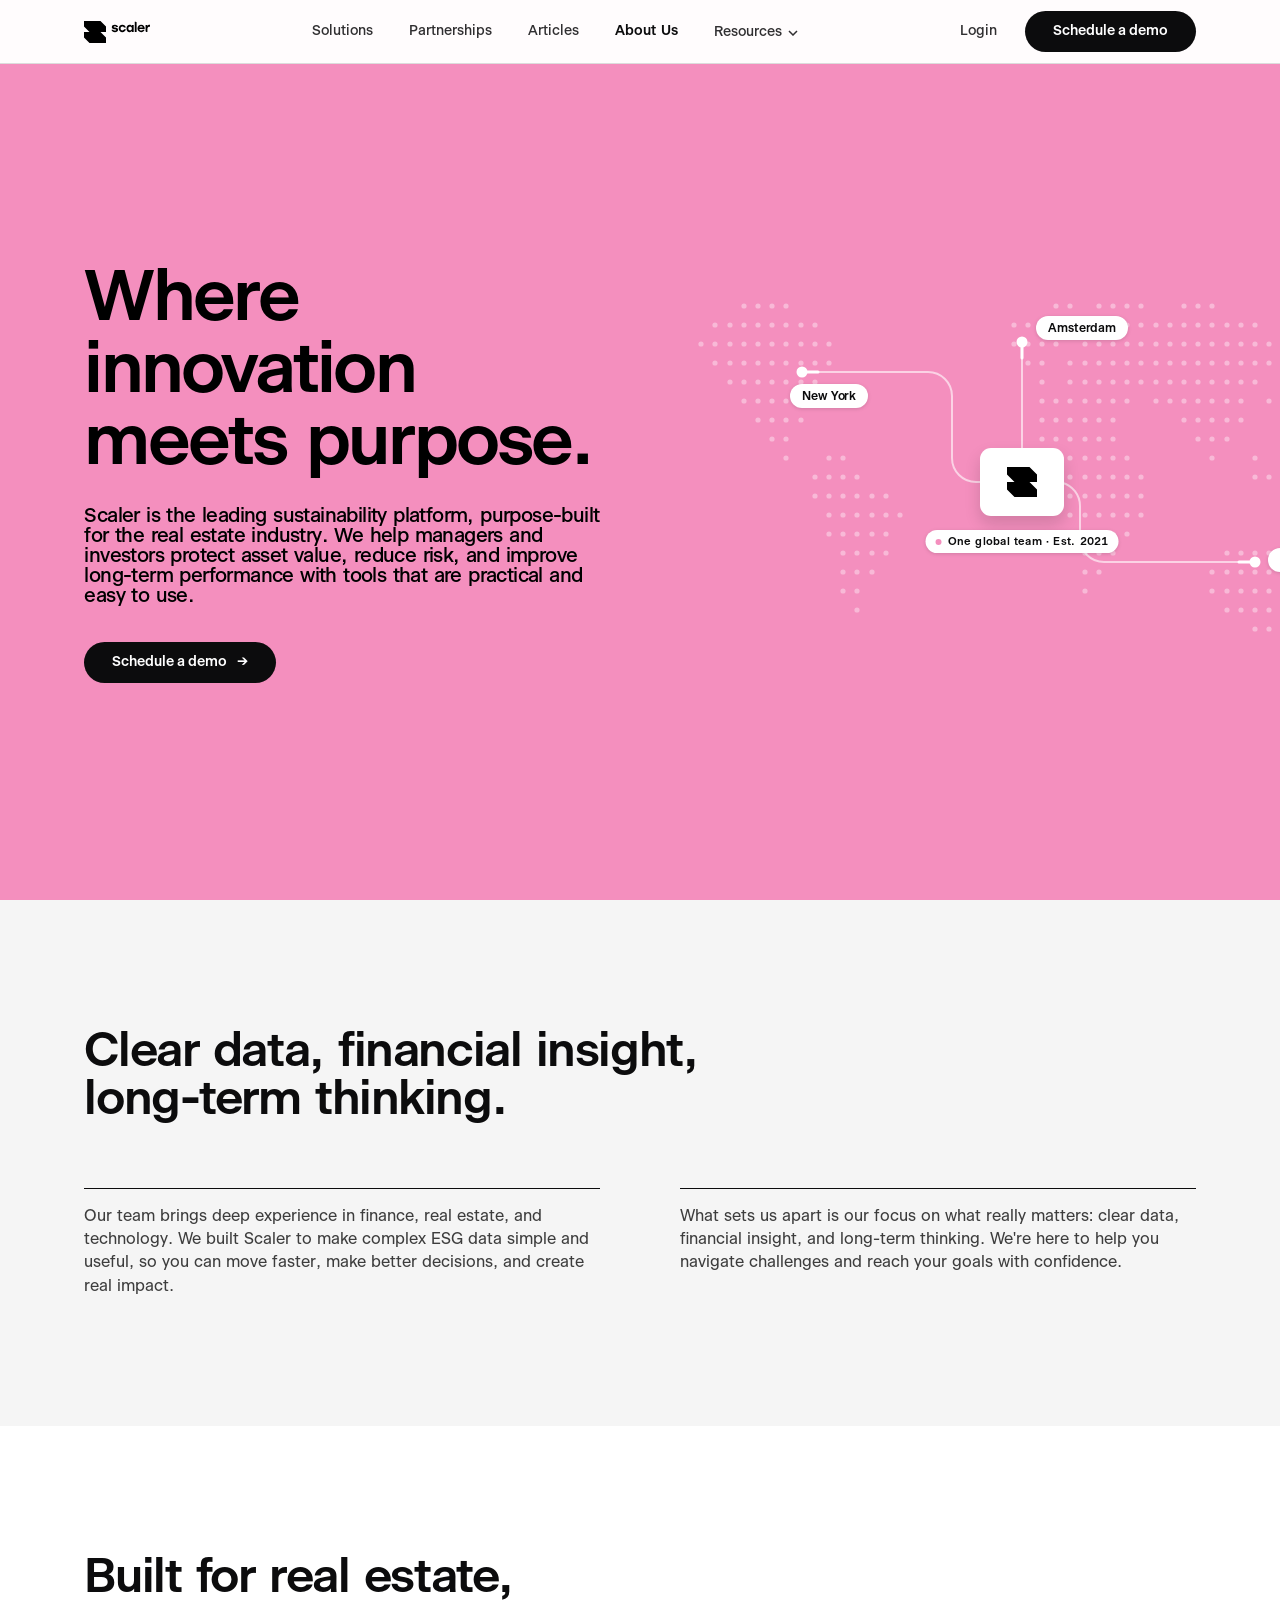
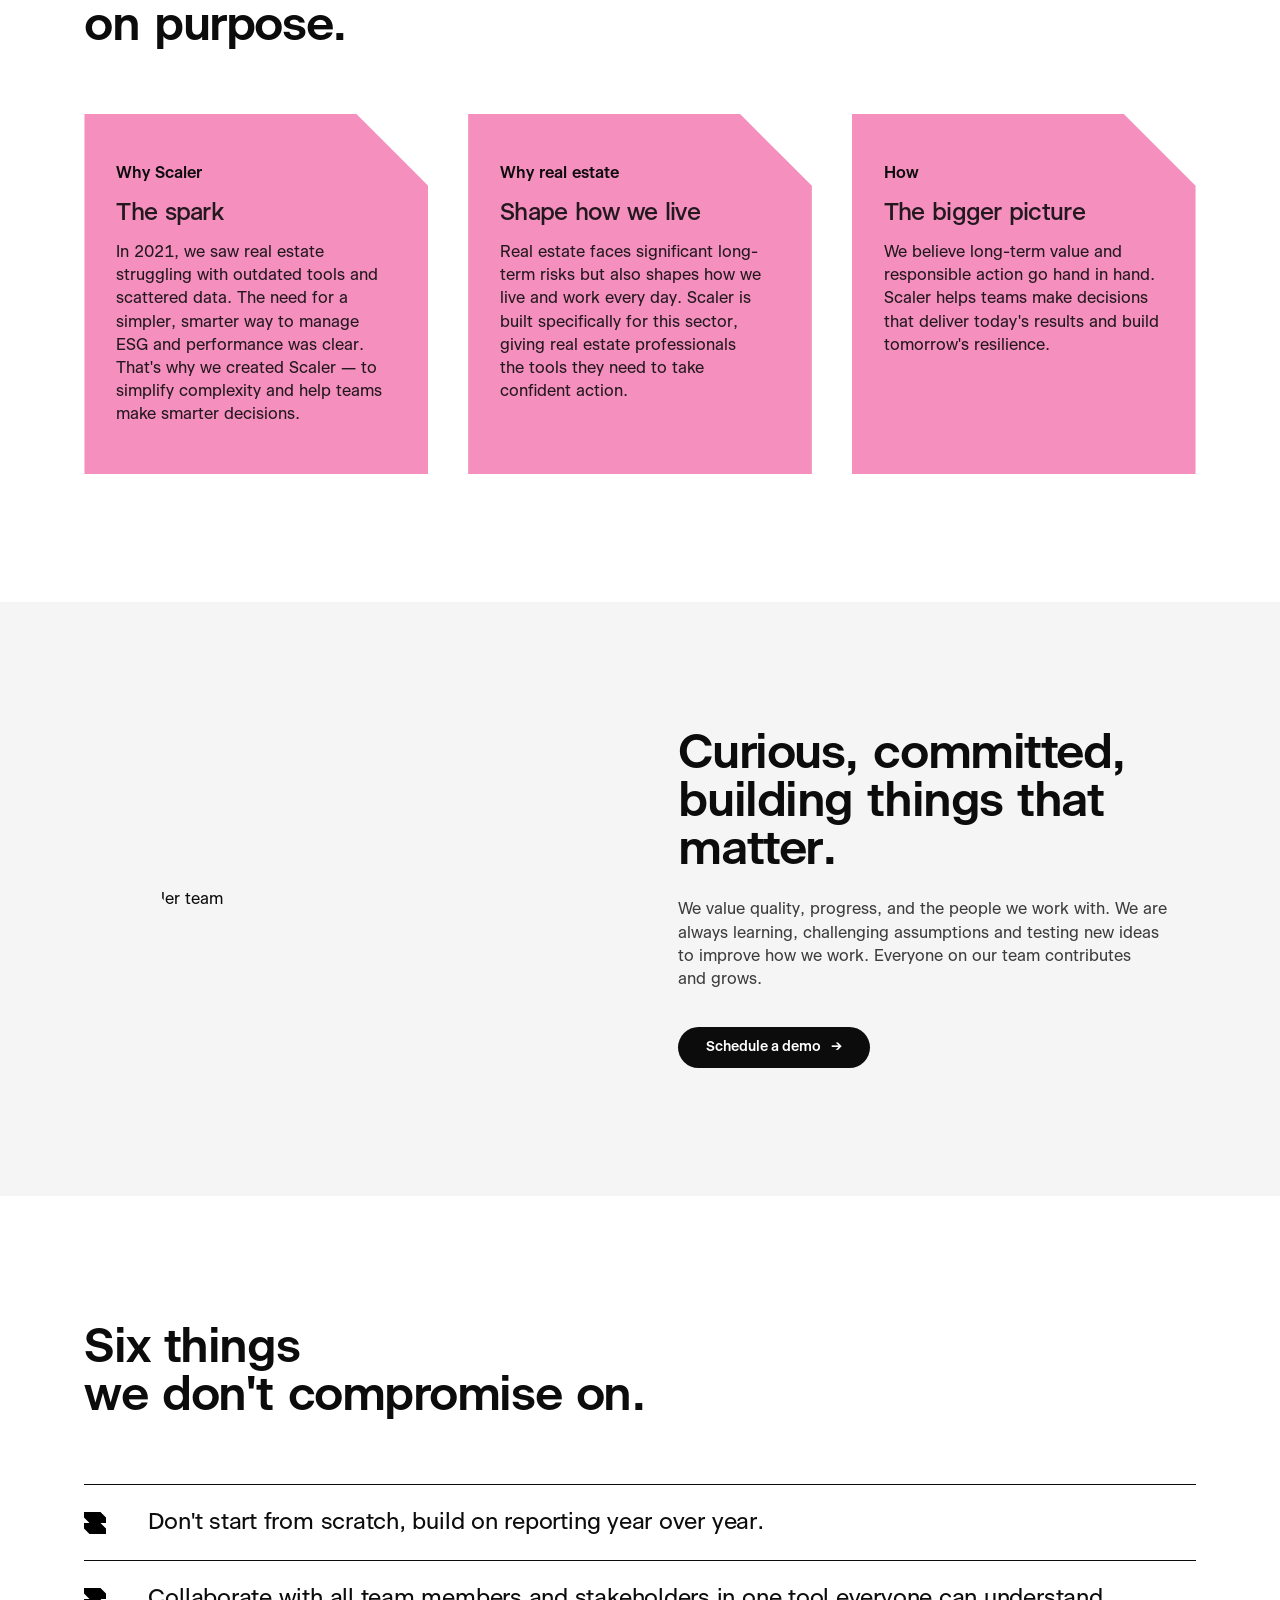
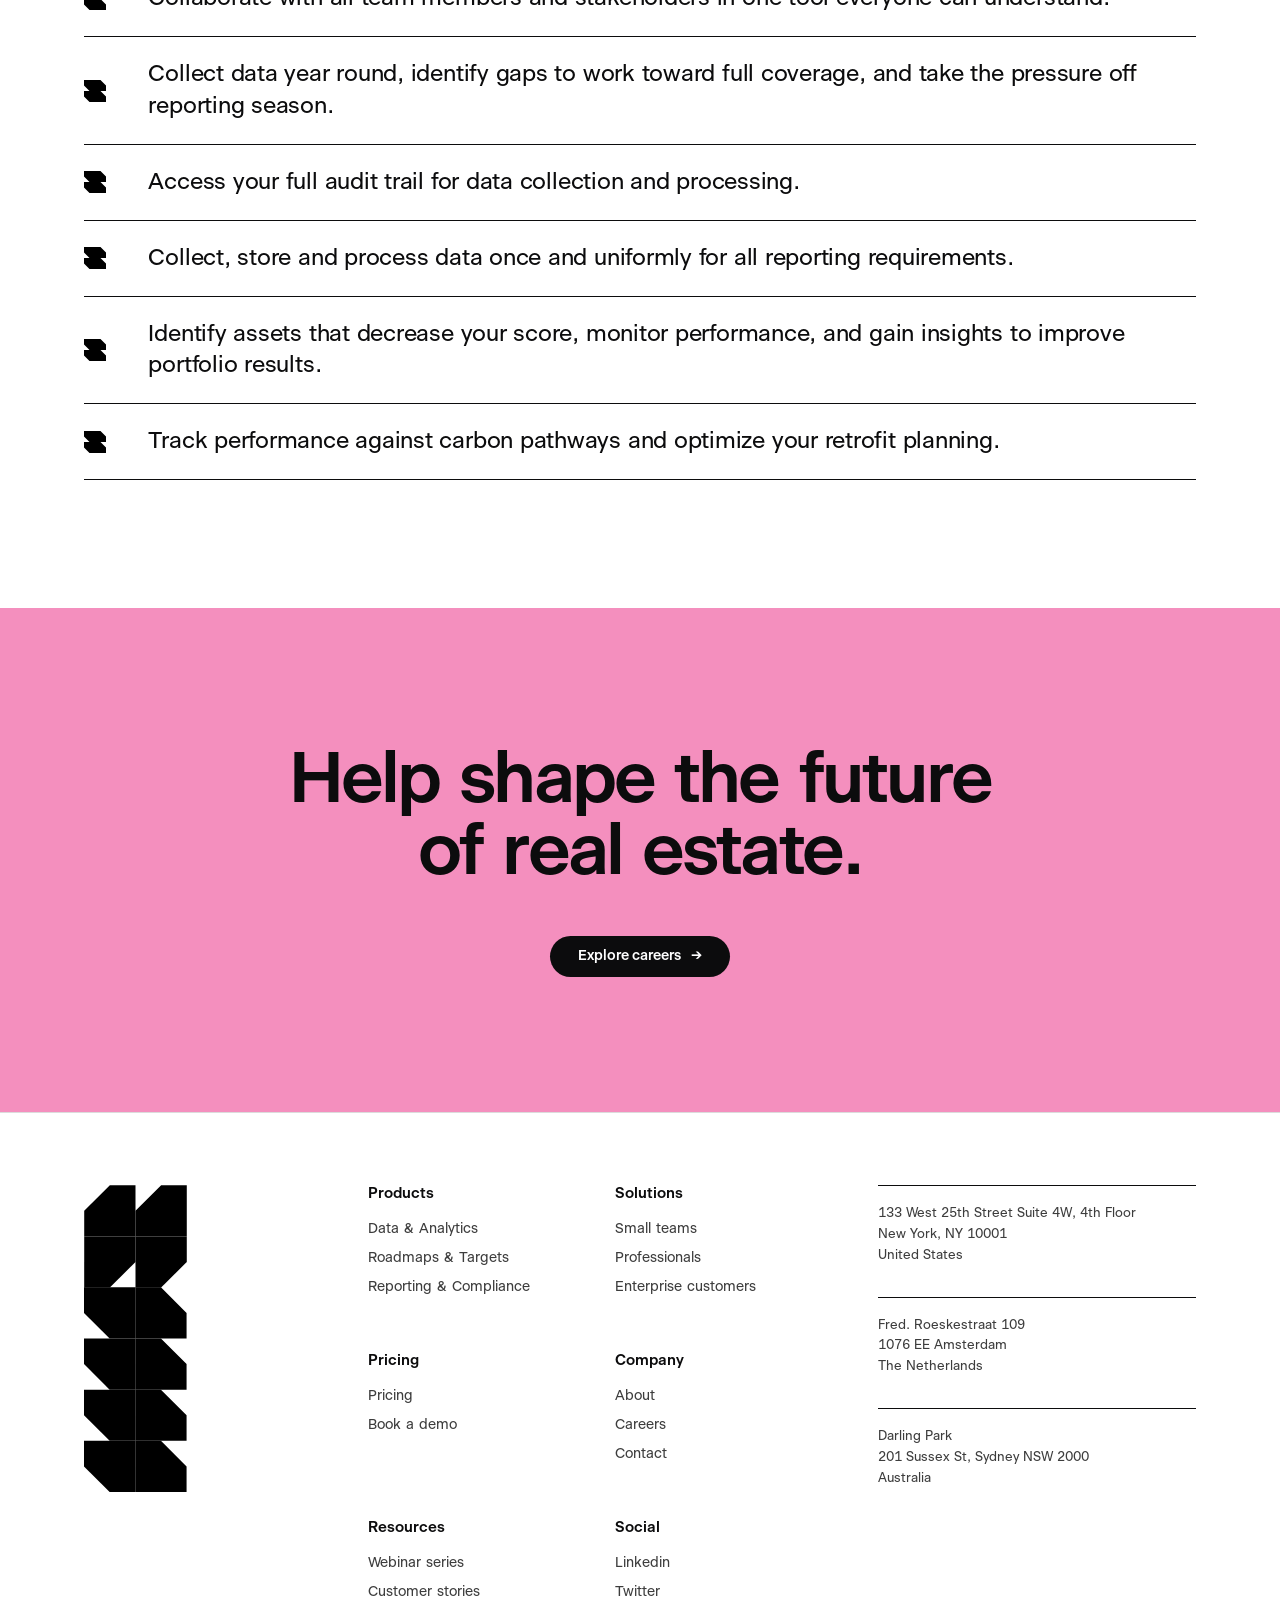
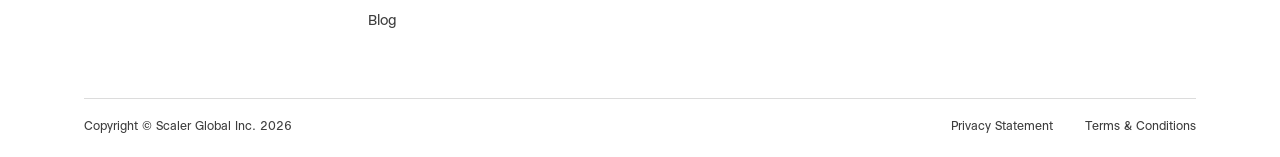
==== commit dbca5dd2: "Full site rebrand: typography, layout, and design system consistency across all pages - Unified typo" ====
--- a/about.html
+++ b/about.html
@@ -5,6 +5,7 @@
 <meta name="viewport" content="width=device-width, initial-scale=1">
 <title>About Us — Scaler Global</title>
 <link rel="stylesheet" href="colors_and_type.css">
+<link rel="stylesheet" href="scaler-site.css">
 <style>
   :root {
     --accent: #F48FBE;               /* vibrant pink — the About page colour */
@@ -20,7 +21,9 @@
     padding: 140px var(--margin) 96px;
     overflow: hidden;
   }
-  .hero .lede { margin-top: 28px; max-width: 46ch; font-size: var(--size-p-lg); line-height: var(--lh-paragraph); color: rgba(0,0,0,.8); }
+  .hero h1 { font-size: 72px; font-weight: 600; letter-spacing: -2.88px; line-height: 1; color: #000; }
+  p.lede { font-size: 20px !important; font-weight: 500 !important; line-height: 1 !important; letter-spacing: -0.6px !important; color: #000 !important; }
+  .hero .lede { margin-top: 28px; max-width: 46ch; }
   .hero .cta { margin-top: 36px; }
 
   .scene-wrap { width: 100%; max-width: 700px; justify-self: end; }
@@ -70,29 +73,42 @@
   .scene.play .hub-badge { animation: popIn 600ms var(--spring-pop) 3.1s forwards; }
 
   /* ══ About copy — two-column prose ══ */
-  .about-cols { display: grid; grid-template-columns: 1fr 1fr; gap: clamp(48px, 6vw, 96px); }
-  .about-cols p { font-size: var(--size-p-lg); line-height: var(--lh-paragraph); color: var(--ink-2); max-width: 52ch; }
-
-  /* ══ Why Scaler — three columns ══ */
-  .why-cols { display: grid; grid-template-columns: repeat(3, 1fr); gap: clamp(40px, 5vw, 72px); }
-  .why { position: relative; padding-left: 24px; }
-  .why::before { content: ''; position: absolute; left: 0; top: 0; bottom: 0; width: 1px; background: var(--color-background-grey); }
-  .why::after { content: ''; position: absolute; left: 0; top: 0; width: 2px; height: 24px; background: var(--accent); }
-  .why h3 { font-size: 24px; font-weight: var(--weight-semibold); letter-spacing: -0.48px; line-height: 1.15; color: var(--ink); opacity: .9; }
-  .why p { margin-top: 14px; font-size: 16px; line-height: 1.5; color: var(--ink-2); }
+  .about-cols { display: grid; grid-template-columns: 1fr 1fr; column-gap: 80px; }
+  .about-cols p { font-size: 16px; line-height: 1.45; color: var(--ink-2); border-top: 1px solid var(--ink); padding-top: 16px; }
+  h2 { font-size: 48px; font-weight: 600; letter-spacing: -1.44px; line-height: 1; color: var(--ink); }
+  h3 { font-size: 24px; font-weight: 500; letter-spacing: -0.72px; line-height: 1; color: var(--ink); }
+  .section-head h2 { font-size: 48px; font-weight: 600; letter-spacing: -1.44px; line-height: 1; max-width: 20ch; color: var(--ink); }
+  .section-head .sub { margin-top: 16px; font-size: 20px; font-weight: 500; letter-spacing: -0.6px; line-height: 1; color: var(--ink); max-width: 52ch; }
+
+  /* ══ Why Scaler — three pink cards with corner cut ══ */
+  .why-cols { display: flex; gap: 40px; }
+  .why {
+    flex: 1 1 0; min-width: 0; position: relative;
+    background: var(--accent);
+    clip-path: polygon(0 0, calc(100% - 72px) 0, 100% 72px, 100% 100%, 0 100%);
+    padding: 48px 32px;
+  }
+  .why .a-eyebrow { font-size: 16px; font-weight: 600; line-height: 1.45; color: var(--ink); margin-bottom: 16px; }
+  .why h3 { font-size: 24px; font-weight: 500; letter-spacing: -0.72px; line-height: 1; color: var(--ink); opacity: .9; }
+  .why p { margin-top: 16px; font-size: 16px; line-height: 1.45; color: var(--ink); opacity: .9; max-width: 440px; }
+  .why.reveal { opacity: 0; transform: translateY(20px); }
+  .why.reveal.in { opacity: 1; transform: none; }
+  .why:nth-child(1) { transition-delay: 0s; }
+  .why:nth-child(2) { transition-delay: .1s; }
+  .why:nth-child(3) { transition-delay: .2s; }
 
   /* ══ Join — copy + team photo ══ */
   .join-grid { display: grid; grid-template-columns: 1fr 1fr; gap: clamp(48px, 6vw, 96px); align-items: center; }
-  .join-grid p { font-size: var(--size-p-lg); line-height: var(--lh-paragraph); color: var(--ink-2); max-width: 48ch; }
+  .join-grid p { font-size: 16px; line-height: 1.45; color: var(--ink-2); max-width: 48ch; }
   .join-grid .cta { margin-top: 36px; }
   .join-photo { width: 100%; height: auto; clip-path: polygon(0 0, calc(100% - 88px) 0, 100% 88px, 100% 100%, 88px 100%, 0 calc(100% - 88px)); }
 
   /* ══ Core values — S-mark rows on light (Figma 4100:6349) ══ */
-  .values { background: var(--bg); }
-  .value-index { border-top: 2px solid var(--ink); }
+  .values { background: var(--white); }
+  .value-index { border-top: 1px solid var(--ink); }
   .value-row {
     display: grid; grid-template-columns: 40px 1fr; gap: 24px; align-items: center;
-    padding: 22px 0; border-bottom: 2px solid var(--ink);
+    padding: 22px 0; border-bottom: 1px solid var(--ink);
     opacity: 0; transform: translateX(-12px);
   }
   .value-index.in .value-row { animation: fadeInX var(--t-default) var(--ease-out-cubic) forwards; animation-delay: calc(var(--i) * 100ms); }
@@ -101,13 +117,18 @@
   .value-row .vt b { font-weight: var(--weight-bold); }
 
   /* ══ Closing — page colour ══ */
-  .closing { background: var(--accent); padding-top: 96px; padding-bottom: 96px; display: flex; flex-direction: column; justify-content: center; align-items: center; text-align: center; }
-  .closing h2 { font-size: clamp(34px, 4.4vw, 72px); font-weight: var(--weight-bold); letter-spacing: var(--track-display); line-height: 1.1; max-width: 22ch; color: var(--ink); }
-  .closing h2 .w { display: inline-block; opacity: 0; transform: translateY(20px); }
+  .closing {
+    min-height: 56vh;
+    background: var(--accent); display: flex; flex-direction: column; justify-content: center; align-items: center; text-align: center;
+    position: relative; overflow: hidden;
+  }
+  .closing h1 { font-size: 72px; font-weight: 600; letter-spacing: -2.88px; line-height: 1; color: var(--ink); position: relative; z-index: 1; }
+  .closing h1 .w { display: inline-block; opacity: 0; transform: translateY(20px); }
   .closing .reveal.in .w:nth-child(1) { animation: fadeUp var(--t-default) var(--ease-out) 0s forwards; }
   .closing .reveal.in .w:nth-child(2) { animation: fadeUp var(--t-default) var(--ease-out) .15s forwards; }
-  .closing .cta { margin-top: 24px; opacity: 0; transform: translateY(20px); }
-  .closing .reveal.in .cta { animation: fadeUp var(--t-default) var(--ease-out) .35s both; }
+  .closing .cta { margin-top: 48px; position: relative; z-index: 1; opacity: 0; transform: translateY(20px); }
+  .closing .reveal.in .cta { animation: fadeUp var(--t-default) var(--ease-out) .5s forwards; }
+  .closing .reveal { opacity: 1; transform: none; }
 
   @media (prefers-reduced-motion: reduce) {
     .reveal, .fade-up, .value-row, .pin, .city, .map-hub, .hub-badge, .dots, .closing .w, .closing .cta { opacity: 1 !important; transform: none !important; }
@@ -119,13 +140,13 @@
     .scene-wrap .scene { height: 300px; }
   }
   @media (max-width: 960px) {
-    .hero, .about-cols, .why-cols, .join-grid { grid-template-columns: 1fr; }
+    .hero, .about-cols, .join-grid { grid-template-columns: 1fr; }
+    .why-cols { flex-direction: column; }
     .scene-wrap { justify-self: start; }
     .scene { transform: scale(.6); height: 250px; }
     .value-row { grid-template-columns: 48px 1fr; }
   }
 </style>
-<link rel="stylesheet" href="scaler-site.css">
 </head>
 <body>
 
@@ -134,16 +155,16 @@
   <div class="links">
     <a href="solutions.html">Solutions</a>
     <a href="partnerships.html">Partnerships</a>
-    <a href="https://scalerglobal.com/articles/">Articles</a>
+    <a href="articles.html">Articles</a>
     <a class="active" href="about.html">About Us</a>
     <div class="drop">
       <button>Resources
         <svg width="10" height="6" viewBox="0 0 10 6" fill="none"><path d="M1 1l4 4 4-4" stroke="currentColor" stroke-width="1.5"/></svg>
       </button>
       <div class="menu">
-        <a href="https://scalerglobal.com/sfdr">SFDR</a>
-        <a href="https://scalerglobal.com/benchmarking">Benchmarking</a>
-        <a href="https://scalerglobal.com/espm">ESPM</a>
+        <a href="sfdr.html">SFDR</a>
+        <a href="benchmarking.html">Benchmarking</a>
+        <a href="espm.html">ESPM</a>
       </div>
     </div>
   </div>
@@ -195,10 +216,9 @@
 </header>
 
 <!-- ══ About ══ -->
-<section class="white">
+<section class="light">
   <div class="section-head reveal">
-    <p class="eyebrow">About us</p>
-    <h2>Clear data, financial insight, long-term thinking.</h2>
+    <h2>Clear data, financial insight,<br>long-term thinking.</h2>
   </div>
   <div class="about-cols">
     <p class="reveal">Our team brings deep experience in finance, real estate, and technology. We built Scaler to make complex ESG data simple and useful, so you can move faster, make better decisions, and create real impact.</p>
@@ -207,21 +227,23 @@
 </section>
 
 <!-- ══ Why Scaler ══ -->
-<section class="light">
+<section class="white" style="background:#fff">
   <div class="section-head reveal">
-    <p class="eyebrow">Why Scaler</p>
-    <h2>Built for this sector, on purpose.</h2>
+    <h2>Built for real estate,<br>on purpose.</h2>
   </div>
   <div class="why-cols">
     <div class="why reveal">
+      <div class="a-eyebrow">Why Scaler</div>
       <h3>The spark</h3>
       <p>In 2021, we saw real estate struggling with outdated tools and scattered data. The need for a simpler, smarter way to manage ESG and performance was clear. That's why we created Scaler — to simplify complexity and help teams make smarter decisions.</p>
     </div>
     <div class="why reveal">
-      <h3>Why real estate</h3>
+      <div class="a-eyebrow">Why real estate</div>
+      <h3>Shape how we live</h3>
       <p>Real estate faces significant long-term risks but also shapes how we live and work every day. Scaler is built specifically for this sector, giving real estate professionals the tools they need to take confident action.</p>
     </div>
     <div class="why reveal">
+      <div class="a-eyebrow">How</div>
       <h3>The bigger picture</h3>
       <p>We believe long-term value and responsible action go hand in hand. Scaler helps teams make decisions that deliver today's results and build tomorrow's resilience.</p>
     </div>
@@ -229,40 +251,39 @@
 </section>
 
 <!-- ══ Join Scaler ══ -->
-<section class="white">
+<section class="light">
   <div class="join-grid">
+    <img class="join-photo reveal" src="https://a.storyblok.com/f/334867/2000x1333/9c5024660e/dsc_2060.jpg/m/1040x1000/filters:focal(1396x794:1397x795)" alt="The Scaler team">
     <div class="reveal">
-      <p class="eyebrow" style="margin-bottom:20px;">Join Scaler</p>
-      <h2 style="font-size:clamp(32px,4vw,60px); font-weight:var(--weight-bold); letter-spacing:var(--track-display); line-height:1.08; color:var(--ink);">Curious, committed, building things that matter.</h2>
+      <h2 style="max-width:none;">Curious, committed,<br>building things that matter.</h2>
       <p style="margin-top:24px;">We value quality, progress, and the people we work with. We are always learning, challenging assumptions and testing new ideas to improve how we work. Everyone on our team contributes and grows.</p>
       <div class="cta">
-        <a href="https://jobs.ashbyhq.com/scaler"><button class="pill">Explore careers <span class="arr">→</span></button></a>
-      </div>
-    </div>
-    <img class="join-photo reveal" src="https://a.storyblok.com/f/334867/2000x1333/9c5024660e/dsc_2060.jpg/m/1040x1000/filters:focal(1396x794:1397x795)" alt="The Scaler team">
+        <button class="pill">Schedule a demo <span class="arr">→</span></button>
+      </div>
+    </div>
   </div>
 </section>
 
 <!-- ══ Core values ══ -->
 <section class="values">
   <div class="section-head reveal">
-    <p class="eyebrow">Our core values</p>
-    <h2>Six things we don't compromise on.</h2>
+    <h2>Six things<br>we don't compromise on.</h2>
   </div>
   <div class="value-index" id="valueIndex">
-    <div class="value-row" style="--i:0"><img src="assets/logo-mark-dark.svg" alt=""><span class="vt">We are <b>long-term impact</b> driven.</span></div>
-    <div class="value-row" style="--i:1"><img src="assets/logo-mark-dark.svg" alt=""><span class="vt">We are <b>passionate</b> about accomplishing our mission.</span></div>
-    <div class="value-row" style="--i:2"><img src="assets/logo-mark-dark.svg" alt=""><span class="vt"><b>Trust and transparency</b> are at the core of all that we do.</span></div>
-    <div class="value-row" style="--i:3"><img src="assets/logo-mark-dark.svg" alt=""><span class="vt">We foster an environment of <b>learning and experimentation</b>.</span></div>
-    <div class="value-row" style="--i:4"><img src="assets/logo-mark-dark.svg" alt=""><span class="vt">We lead with <b>joy and humor</b>.</span></div>
-    <div class="value-row" style="--i:5"><img src="assets/logo-mark-dark.svg" alt=""><span class="vt">We celebrate our <b>global reach and international team</b>.</span></div>
+    <div class="value-row" style="--i:0"><img src="assets/logo-mark-dark.svg" alt=""><span class="vt">Don't start from scratch, build on reporting year over year.</span></div>
+    <div class="value-row" style="--i:1"><img src="assets/logo-mark-dark.svg" alt=""><span class="vt">Collaborate with all team members and stakeholders in one tool everyone can understand.</span></div>
+    <div class="value-row" style="--i:2"><img src="assets/logo-mark-dark.svg" alt=""><span class="vt">Collect data year round, identify gaps to work toward full coverage, and take the pressure off reporting season.</span></div>
+    <div class="value-row" style="--i:3"><img src="assets/logo-mark-dark.svg" alt=""><span class="vt">Access your full audit trail for data collection and processing.</span></div>
+    <div class="value-row" style="--i:4"><img src="assets/logo-mark-dark.svg" alt=""><span class="vt">Collect, store and process data once and uniformly for all reporting requirements.</span></div>
+    <div class="value-row" style="--i:5"><img src="assets/logo-mark-dark.svg" alt=""><span class="vt">Identify assets that decrease your score, monitor performance, and gain insights to improve portfolio results.</span></div>
+    <div class="value-row" style="--i:6"><img src="assets/logo-mark-dark.svg" alt=""><span class="vt">Track performance against carbon pathways and optimize your retrofit planning.</span></div>
   </div>
 </section>
 
 <!-- ══ Closing — page colour ══ -->
 <section class="closing">
   <div class="reveal">
-    <h2><span class="w">Help shape the future</span> <span class="w">of real estate.</span></h2>
+    <h1><span class="w">Help shape the future</span> <span class="w">of real estate.</span></h1>
     <div class="cta"><a href="https://jobs.ashbyhq.com/scaler"><button class="pill">Explore careers <span class="arr">→</span></button></a></div>
   </div>
 </section>
@@ -302,7 +323,7 @@
         <div class="k">Resources</div>
         <a href="#">Webinar series</a>
         <a href="#">Customer stories</a>
-        <a href="https://scalerglobal.com/articles/">Blog</a>
+        <a href="articles.html">Blog</a>
       </div>
       <div class="f-group">
         <div class="k">Social</div>
--- a/scaler-site.css
+++ b/scaler-site.css
@@ -115,7 +115,7 @@
 nav .actions .login:hover { opacity: 1; }
 
 /* section anatomy — every page uses the same head */
-section { padding: 112px var(--margin); }
+section { padding: 128px var(--margin); }
 .light { background: var(--bg); }
 .section-head { margin-bottom: 64px; }
 .section-head .eyebrow { margin-bottom: 20px; }
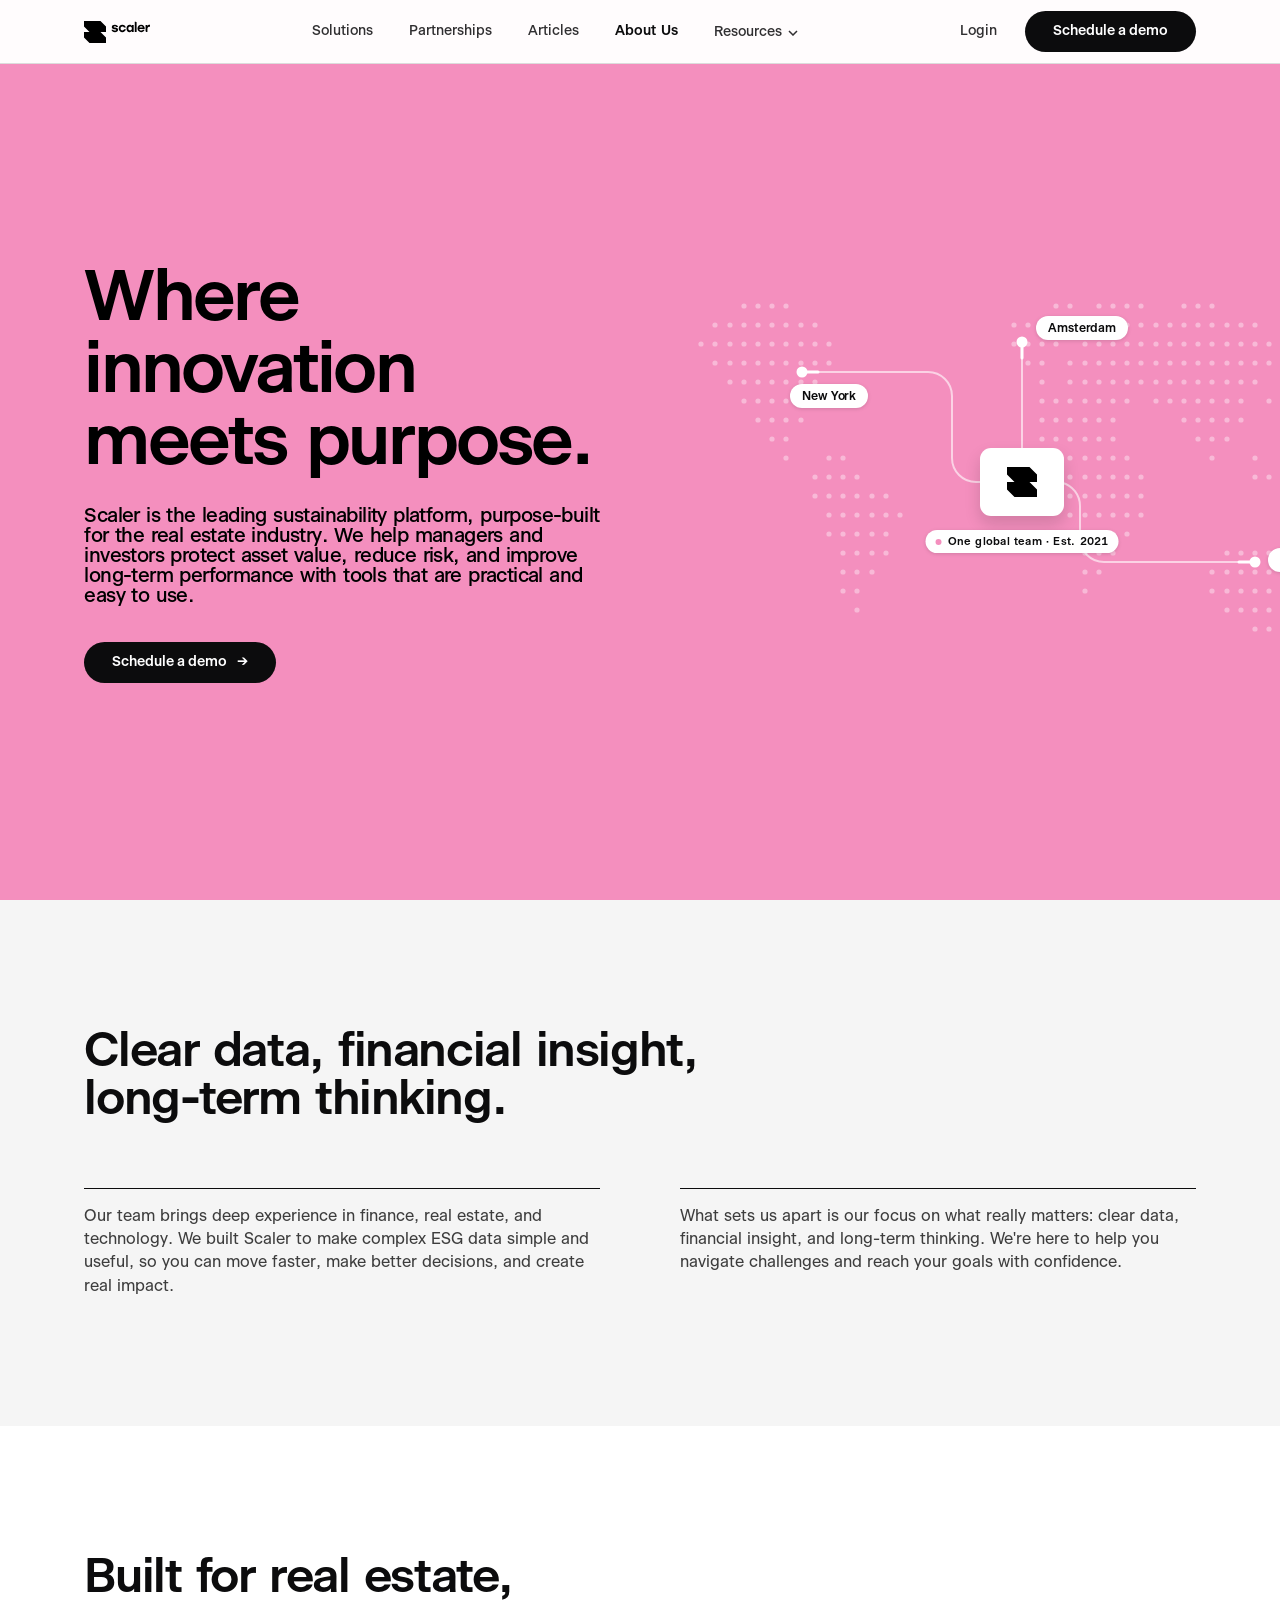
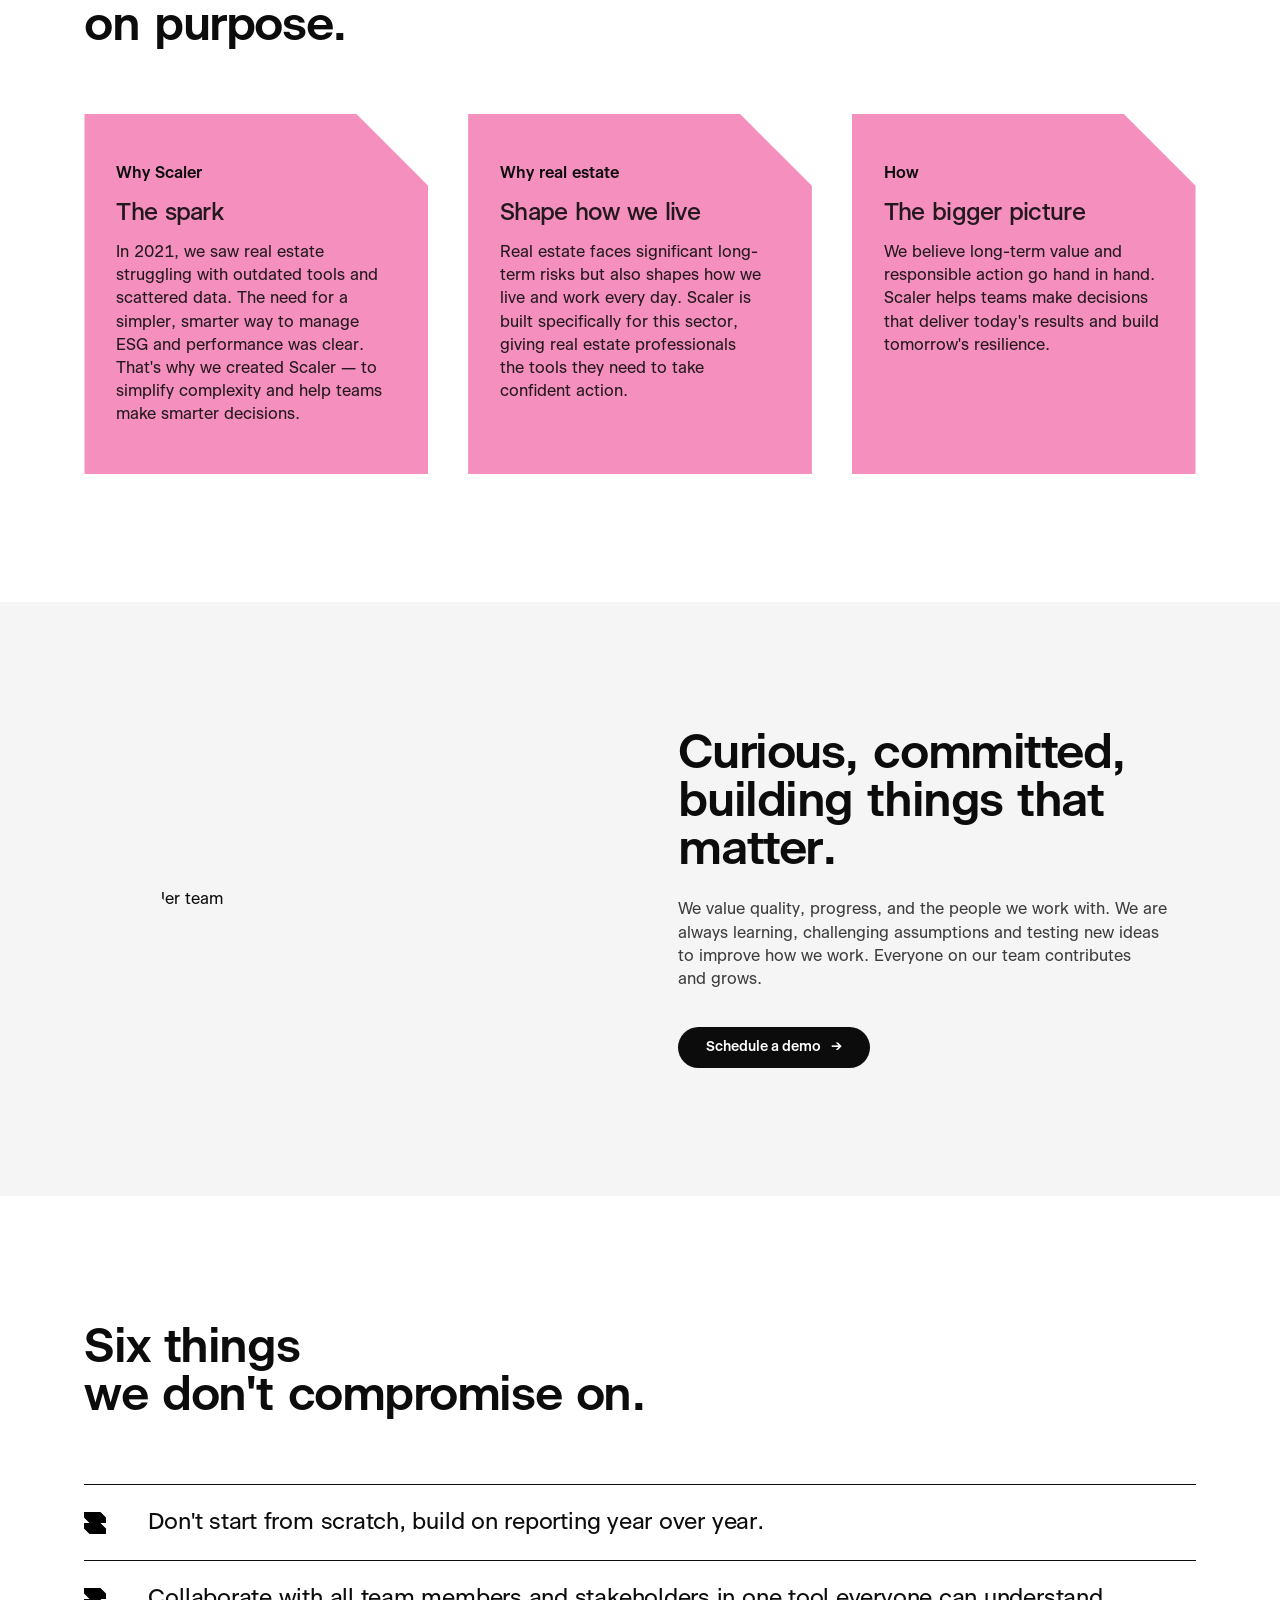
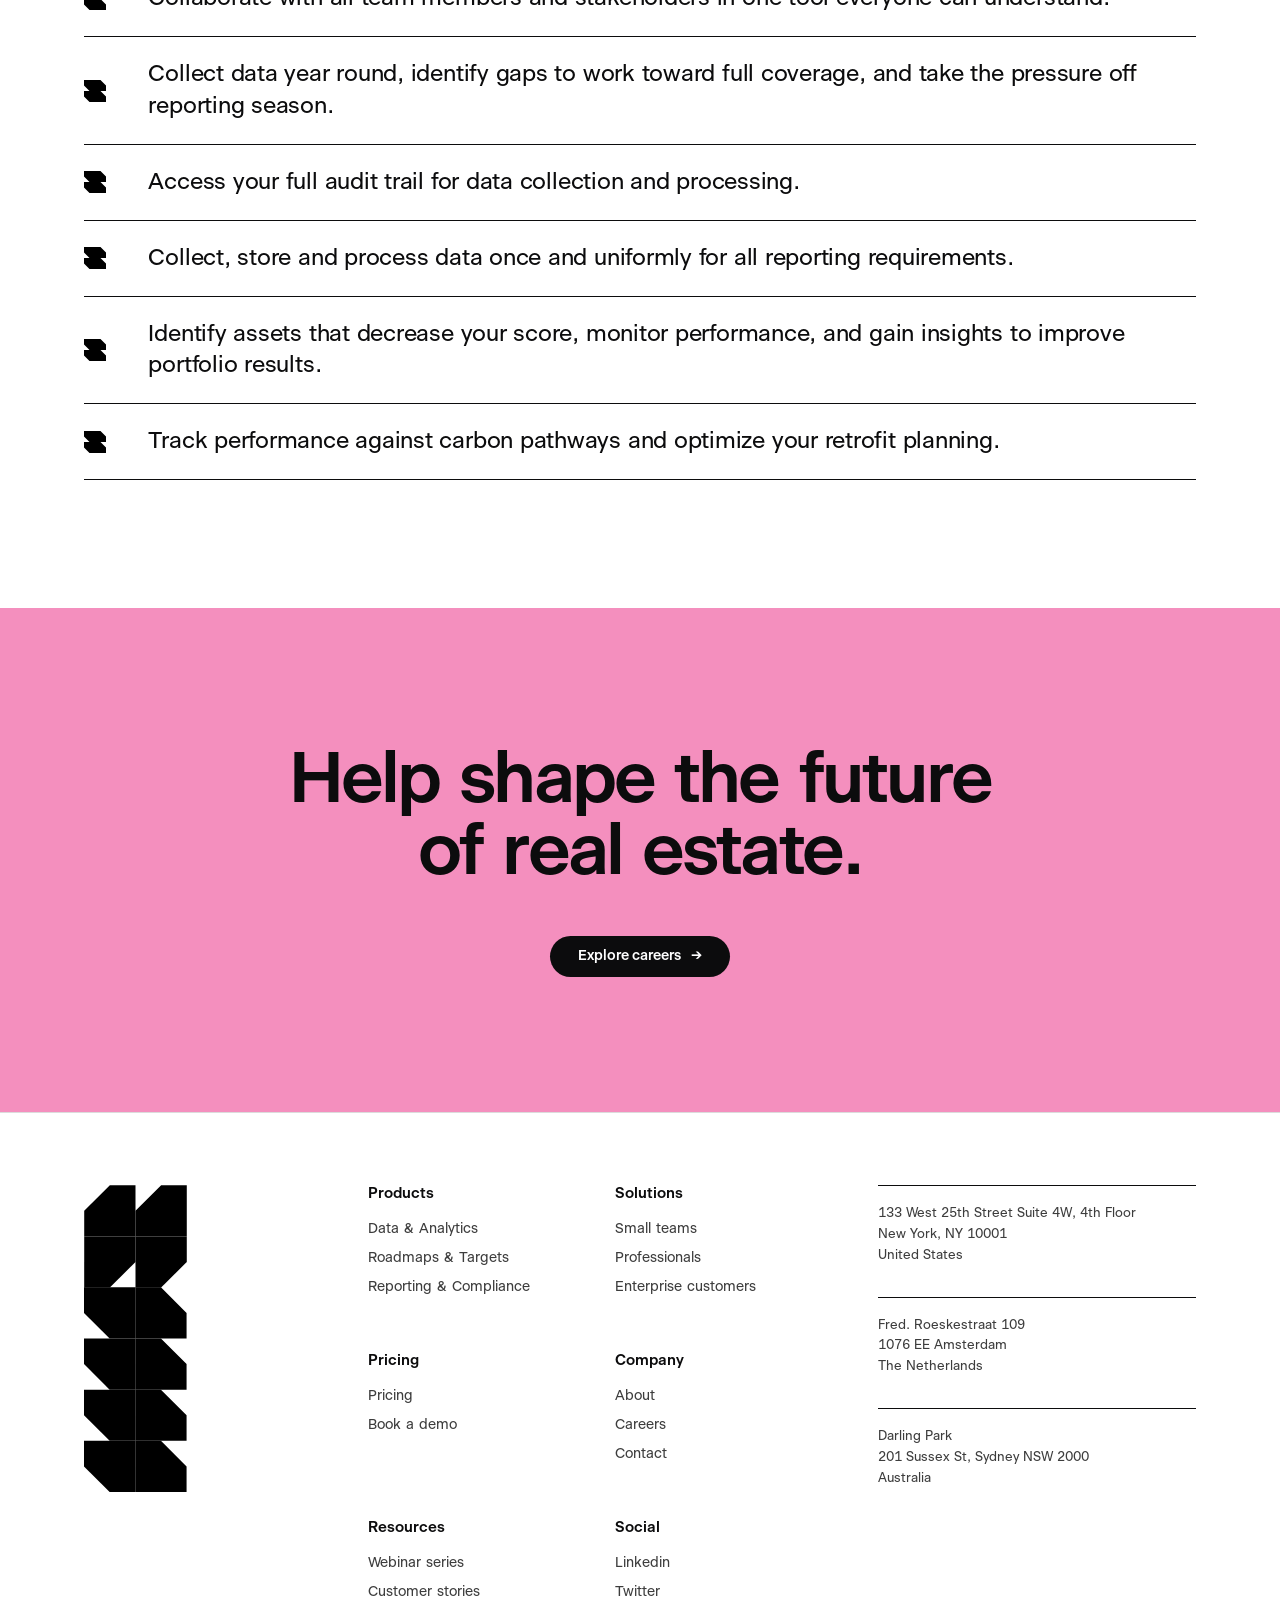
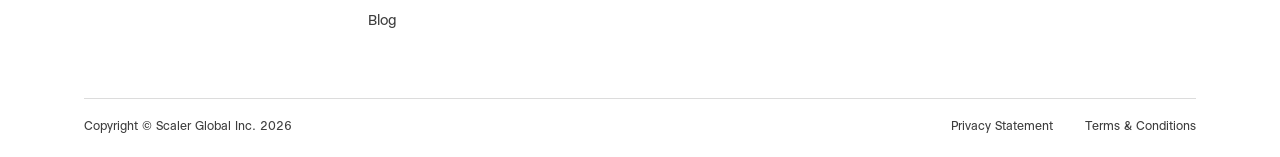
==== commit 6afe9ae5: "Add contact page, demo modal, ESPM/benchmarking updates, animation fixes - Contact page with form, o" ====
--- a/about.html
+++ b/about.html
@@ -317,7 +317,7 @@
         <div class="k">Company</div>
         <a href="about.html">About</a>
         <a href="https://jobs.ashbyhq.com/scaler">Careers</a>
-        <a href="#">Contact</a>
+        <a href="contact.html">Contact</a>
       </div>
       <div class="f-group">
         <div class="k">Resources</div>
@@ -376,5 +376,6 @@
     if ((e.key === 'r' || e.key === 'R') && !e.metaKey && !e.ctrlKey) playScene();
   });
 </script>
+<script src="demo-modal.js"></script>
 </body>
 </html>
--- a/scaler-site.css
+++ b/scaler-site.css
@@ -151,7 +151,55 @@
 footer .legal a { margin-left: 32px; }
 footer .legal a:hover { color: var(--ink); }
 
+/* ══ Demo modal ══ */
+.demo-overlay {
+  position: fixed; inset: 0; z-index: 999;
+  background: rgba(12,12,13,.55); backdrop-filter: blur(4px);
+  display: flex; align-items: center; justify-content: center;
+  opacity: 0; pointer-events: none;
+  transition: opacity 300ms cubic-bezier(0,0,.58,1);
+}
+.demo-overlay.open { opacity: 1; pointer-events: auto; }
+.demo-modal {
+  background: #fff; border-radius: 16px; padding: 48px;
+  width: 100%; max-width: 520px; position: relative;
+  box-shadow: 0 24px 64px rgba(12,12,13,.2);
+  transform: translateY(20px) scale(.98);
+  transition: transform 300ms cubic-bezier(.34,1.56,.64,1);
+}
+.demo-overlay.open .demo-modal { transform: translateY(0) scale(1); }
+.demo-modal h2 { font-size: 32px; font-weight: 600; letter-spacing: -0.96px; line-height: 1; color: #0C0C0D; margin-bottom: 8px; }
+.demo-modal .dm-sub { font-size: 16px; color: #505867; margin-bottom: 24px; }
+.demo-modal .dm-divider { height: 1px; background: #0C0C0D; margin-bottom: 32px; }
+.demo-modal .dm-close {
+  position: absolute; top: 20px; right: 20px;
+  width: 36px; height: 36px; border-radius: 50%; border: none;
+  background: #F5F5F5; cursor: pointer; display: flex; align-items: center; justify-content: center;
+  transition: background 200ms;
+}
+.demo-modal .dm-close:hover { background: #E7E7E7; }
+.demo-modal .dm-group { margin-bottom: 20px; }
+.demo-modal .dm-group label { display: block; font-size: 14px; font-weight: 600; color: #0C0C0D; margin-bottom: 6px; }
+.demo-modal .dm-group input,
+.demo-modal .dm-group select {
+  width: 100%; padding: 12px 14px; border: 1px solid #0C0C0D; border-radius: 8px;
+  font-family: inherit; font-size: 15px; color: #0C0C0D; background: #fff;
+  transition: border-color 200ms, box-shadow 200ms;
+}
+.demo-modal .dm-group input:focus,
+.demo-modal .dm-group select:focus { outline: none; border-color: #2AA8DF; box-shadow: 0 0 0 3px rgba(42,168,223,.15); }
+.demo-modal .dm-group input::placeholder { color: #505867; }
+.demo-modal .dm-group select { appearance: none; cursor: pointer; background-image: url("data:image/svg+xml,%3Csvg width='10' height='6' viewBox='0 0 10 6' fill='none' xmlns='http://www.w3.org/2000/svg'%3E%3Cpath d='M1 1l4 4 4-4' stroke='%230C0C0D' stroke-width='1.5'/%3E%3C/svg%3E"); background-repeat: no-repeat; background-position: right 14px center; padding-right: 36px; }
+.demo-modal .dm-row { display: grid; grid-template-columns: 1fr 1fr; gap: 12px; }
+.demo-modal .dm-submit { width: 100%; margin-top: 8px; }
+.demo-modal .dm-success { display: none; text-align: center; padding: 32px 0; }
+.demo-modal .dm-success.show { display: block; }
+.demo-modal .dm-success h3 { font-size: 24px; font-weight: 600; color: #0C0C0D; margin-bottom: 8px; }
+.demo-modal .dm-success p { font-size: 16px; color: #505867; }
+
 @media (max-width: 960px) {
   nav .links { display: none; }
   .f-grid { grid-template-columns: 1fr; }
-}
+  .demo-modal { margin: 16px; padding: 32px; }
+  .demo-modal .dm-row { grid-template-columns: 1fr; }
+}
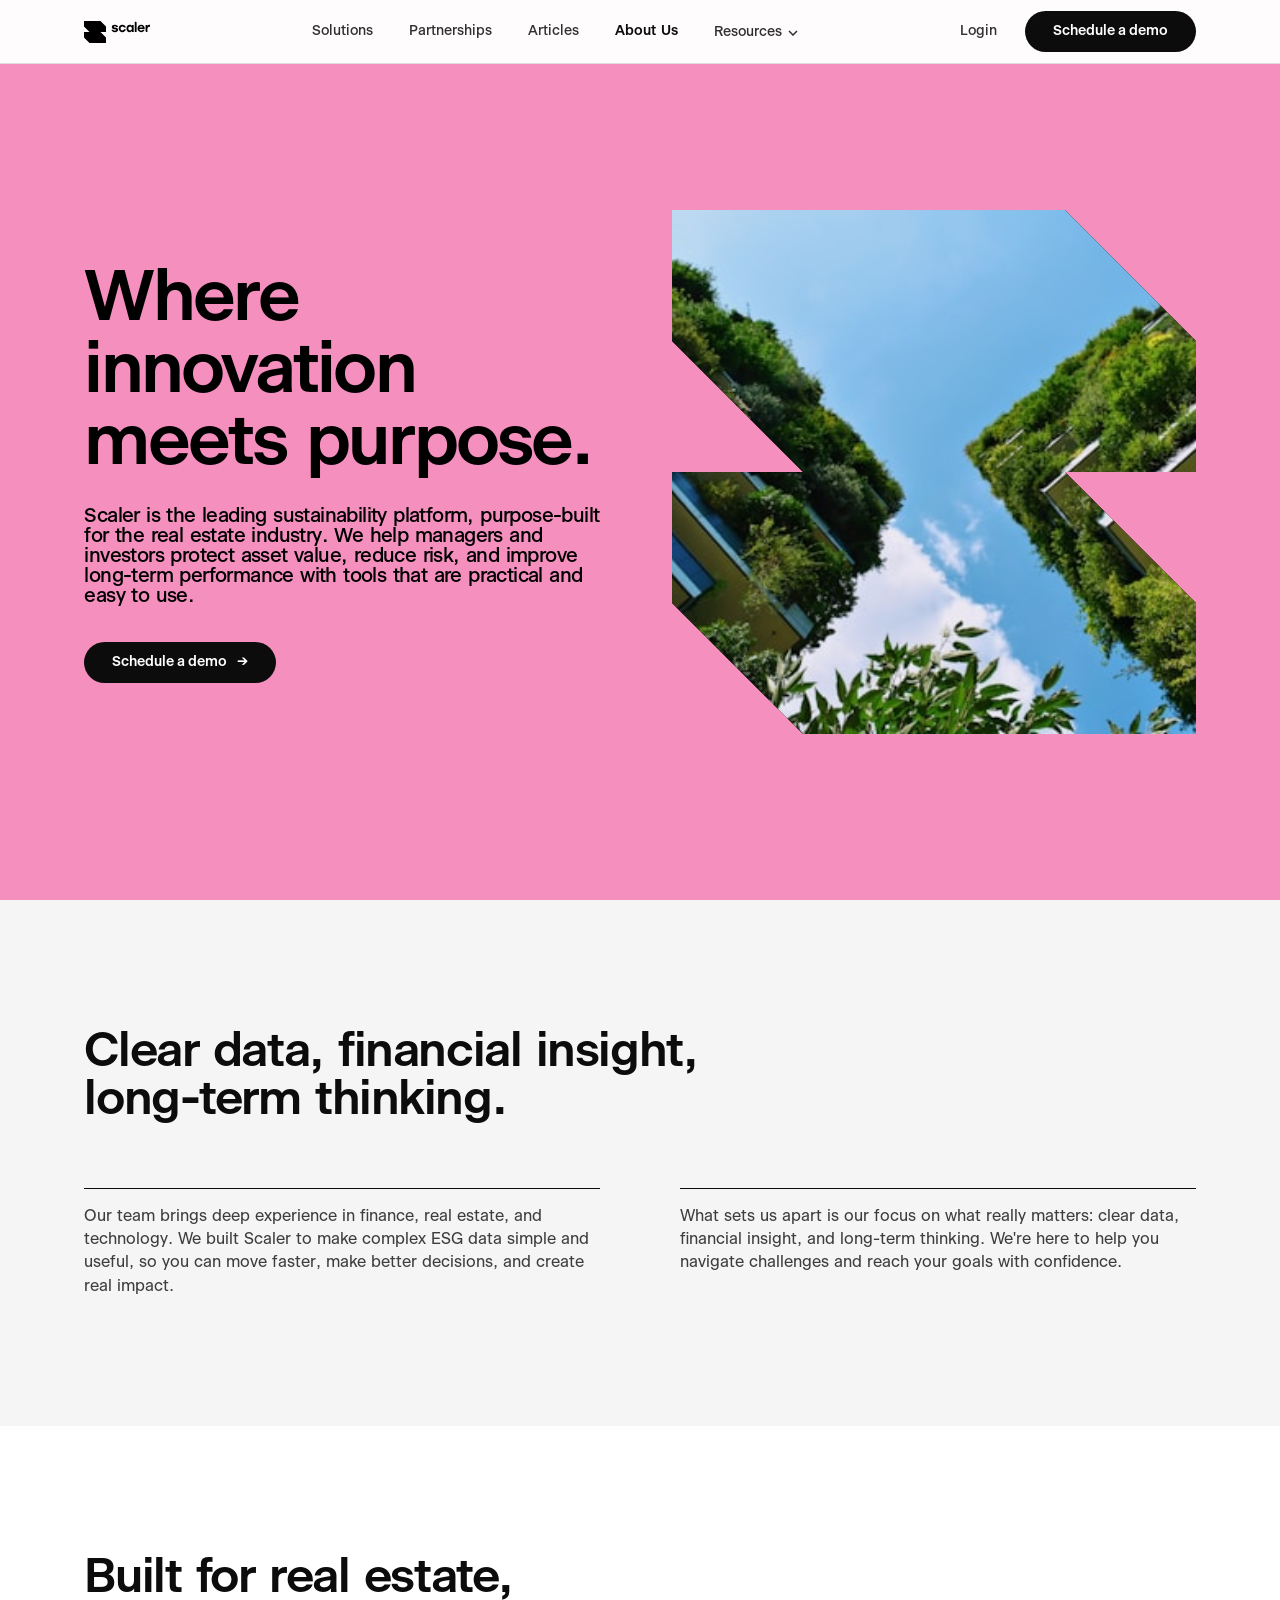
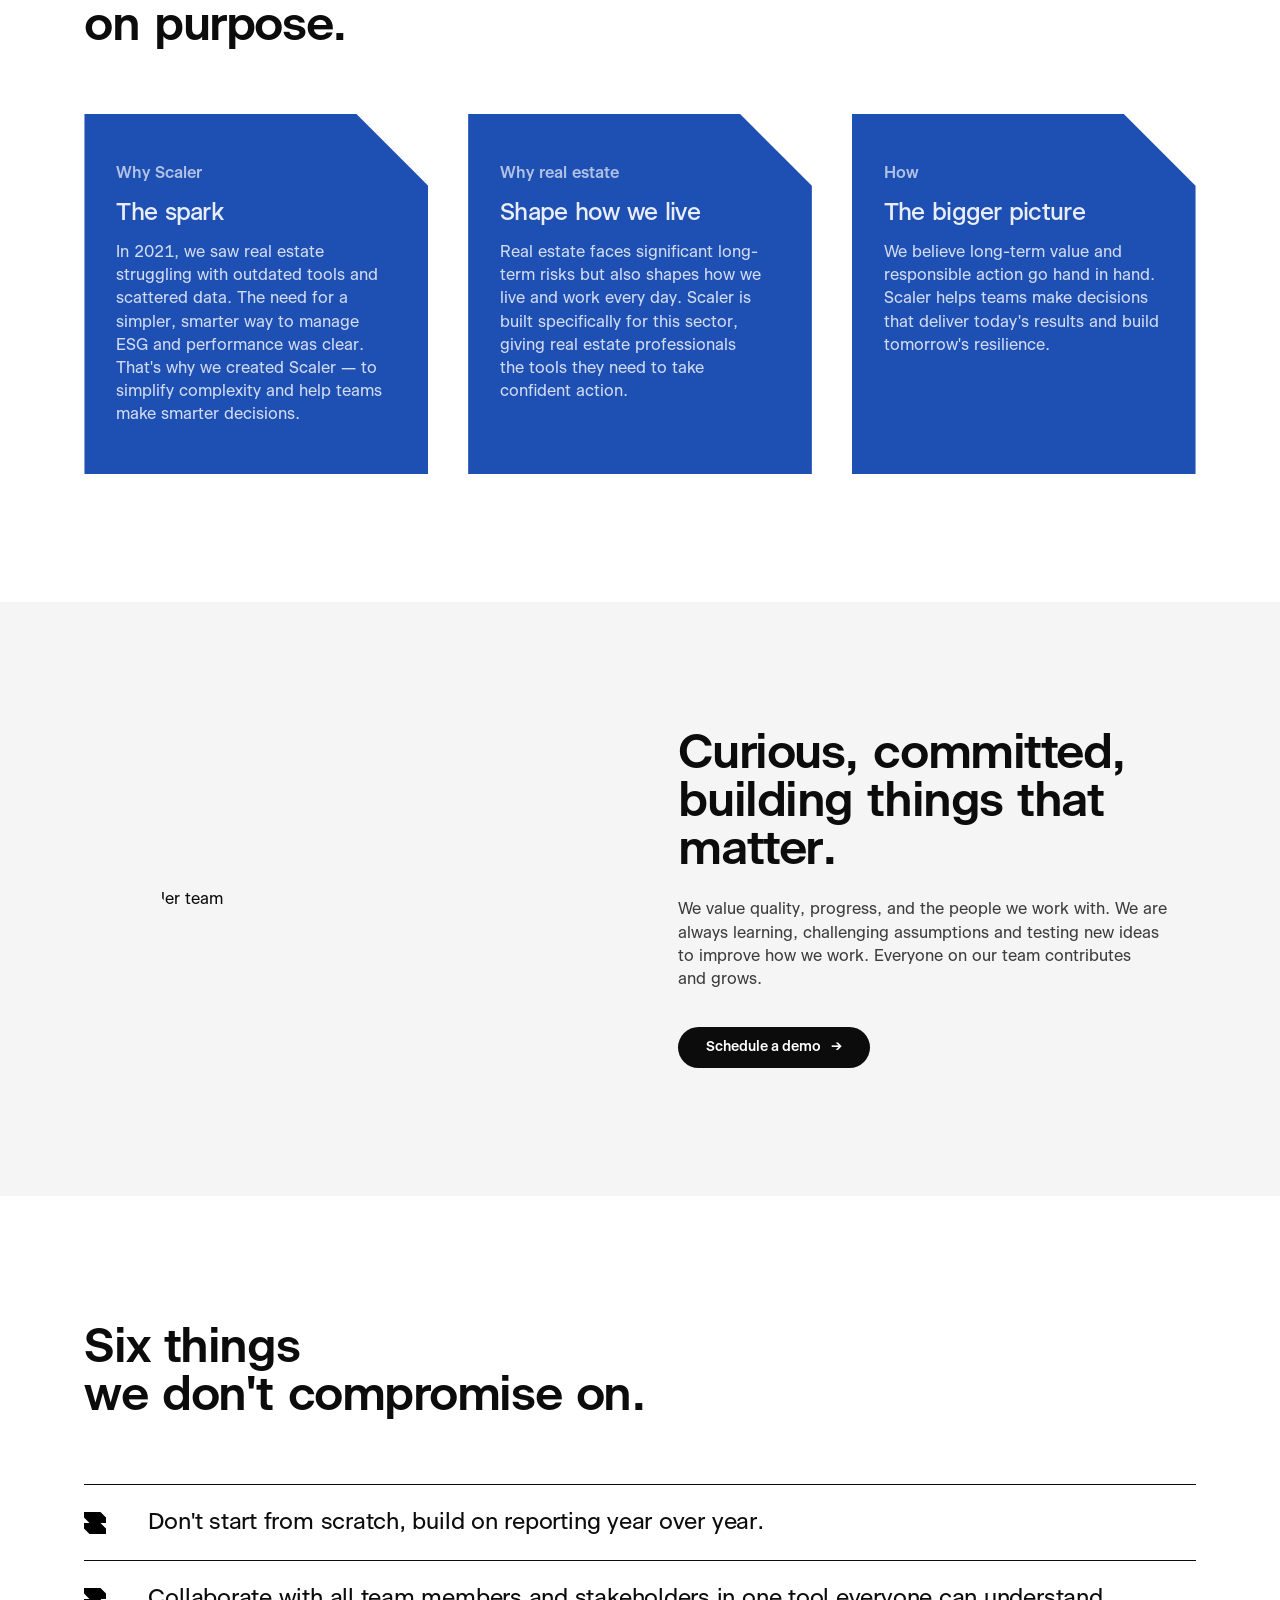
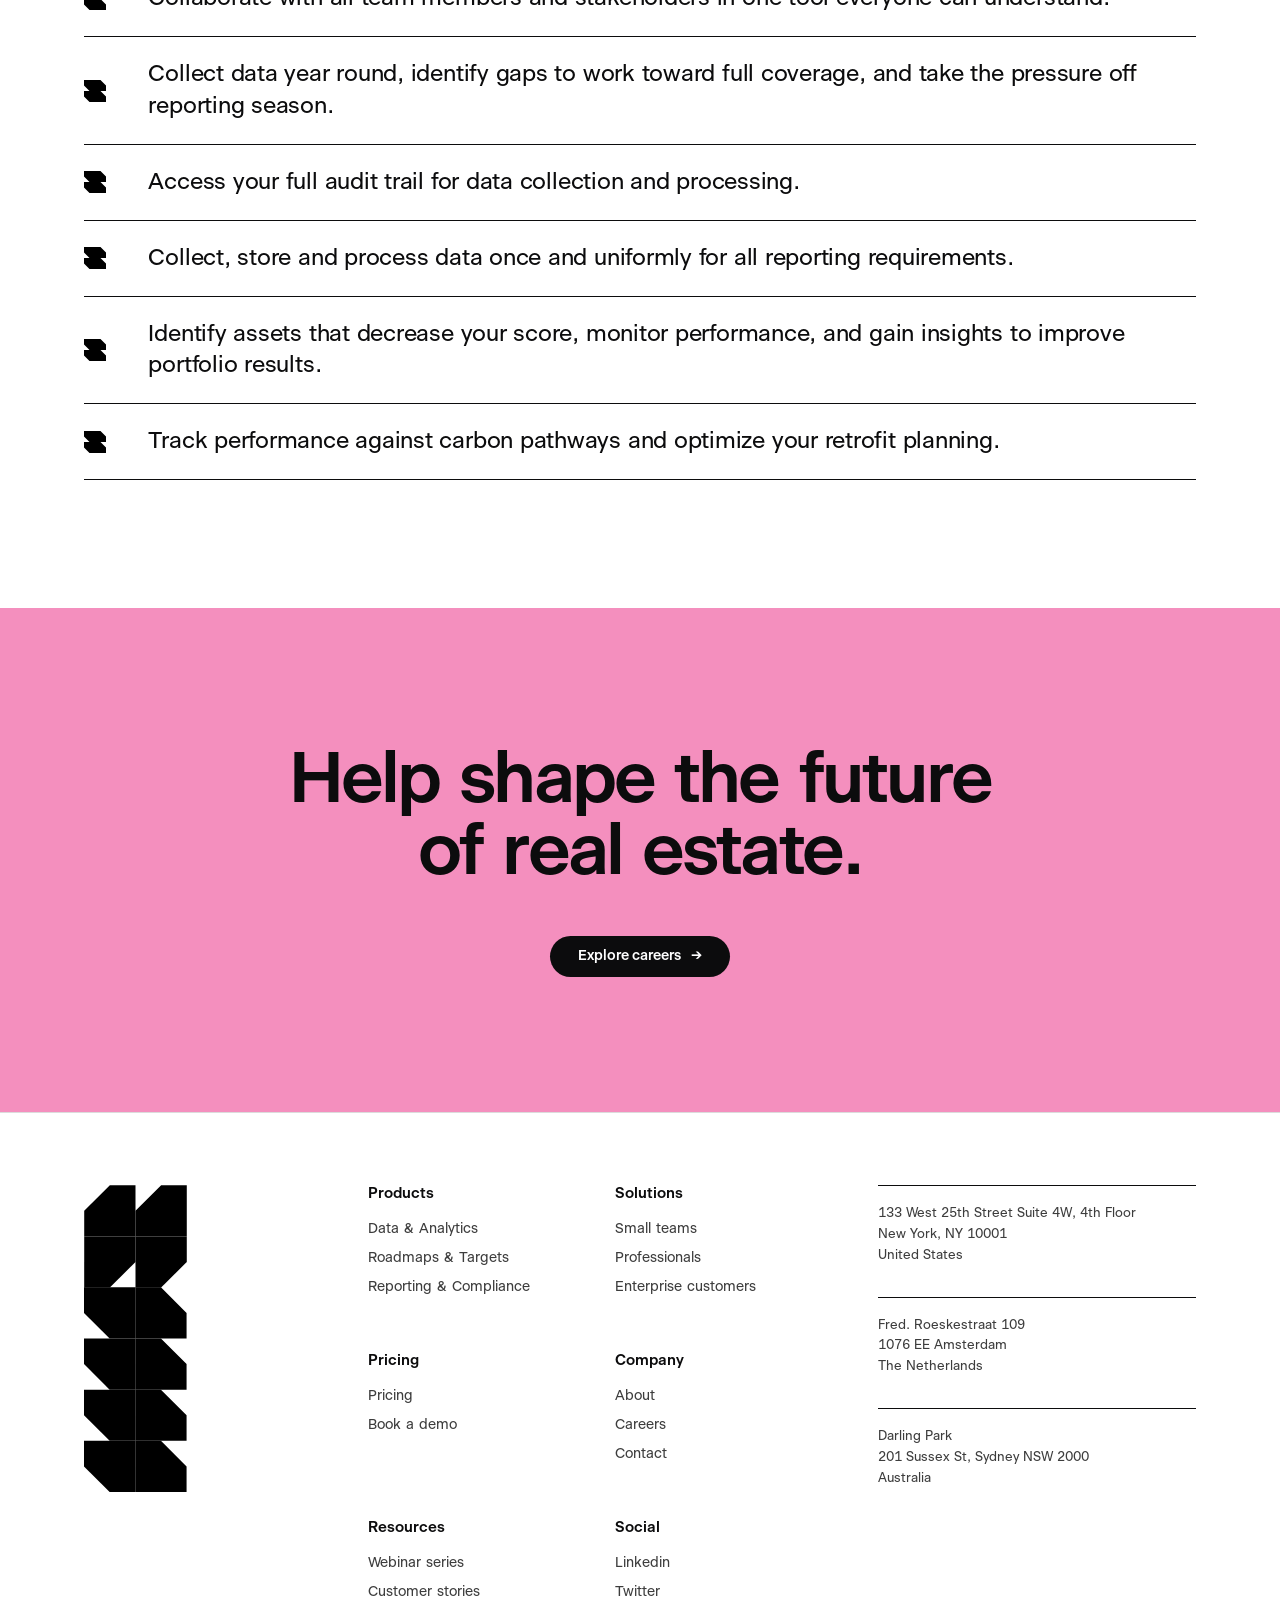
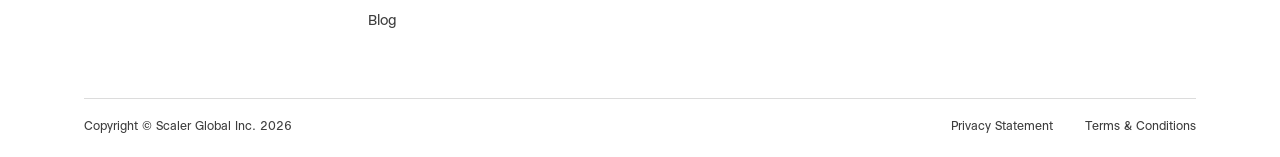
==== commit 5d36bab1: "Update partnerships hero, articles grid layout, and water blue accents - Partnership hero: replace a" ====
--- a/about.html
+++ b/about.html
@@ -84,13 +84,13 @@
   .why-cols { display: flex; gap: 40px; }
   .why {
     flex: 1 1 0; min-width: 0; position: relative;
-    background: var(--accent);
+    background: #1E4FB3;
     clip-path: polygon(0 0, calc(100% - 72px) 0, 100% 72px, 100% 100%, 0 100%);
     padding: 48px 32px;
   }
-  .why .a-eyebrow { font-size: 16px; font-weight: 600; line-height: 1.45; color: var(--ink); margin-bottom: 16px; }
-  .why h3 { font-size: 24px; font-weight: 500; letter-spacing: -0.72px; line-height: 1; color: var(--ink); opacity: .9; }
-  .why p { margin-top: 16px; font-size: 16px; line-height: 1.45; color: var(--ink); opacity: .9; max-width: 440px; }
+  .why .a-eyebrow { font-size: 16px; font-weight: 600; line-height: 1.45; color: rgba(255,255,255,.65); margin-bottom: 16px; }
+  .why h3 { font-size: 24px; font-weight: 500; letter-spacing: -0.72px; line-height: 1; color: var(--white); opacity: .9; }
+  .why p { margin-top: 16px; font-size: 16px; line-height: 1.45; color: rgba(255,255,255,.8); max-width: 440px; }
   .why.reveal { opacity: 0; transform: translateY(20px); }
   .why.reveal.in { opacity: 1; transform: none; }
   .why:nth-child(1) { transition-delay: 0s; }
@@ -187,9 +187,10 @@
     </div>
   </div>
 
-  <!-- one global team: three offices flowing into one platform -->
   <div class="scene-wrap">
-    <div class="scene play" id="scene">
+    <img src="assets/scaler-logo-hero.svg" alt="Scaler" class="fade-up" style="animation-delay:.5s; width:100%; max-width:600px; height:auto; justify-self:end;">
+    <!-- original scene kept hidden -->
+    <div class="scene play" id="scene" style="display:none">
       <svg class="map" viewBox="0 0 700 400" preserveAspectRatio="none">
         <g class="dots"><circle cx="72" cy="34" r="2.6"/><circle cx="86" cy="34" r="2.6"/><circle cx="100" cy="34" r="2.6"/><circle cx="114" cy="34" r="2.6"/><circle cx="384" cy="34" r="2.6"/><circle cx="398" cy="34" r="2.6"/><circle cx="427" cy="34" r="2.6"/><circle cx="441" cy="34" r="2.6"/><circle cx="455" cy="34" r="2.6"/><circle cx="469" cy="34" r="2.6"/><circle cx="512" cy="34" r="2.6"/><circle cx="526" cy="34" r="2.6"/><circle cx="540" cy="34" r="2.6"/><circle cx="43" cy="53" r="2.6"/><circle cx="58" cy="53" r="2.6"/><circle cx="72" cy="53" r="2.6"/><circle cx="86" cy="53" r="2.6"/><circle cx="100" cy="53" r="2.6"/><circle cx="114" cy="53" r="2.6"/><circle cx="129" cy="53" r="2.6"/><circle cx="143" cy="53" r="2.6"/><circle cx="342" cy="53" r="2.6"/><circle cx="356" cy="53" r="2.6"/><circle cx="370" cy="53" r="2.6"/><circle cx="384" cy="53" r="2.6"/><circle cx="398" cy="53" r="2.6"/><circle cx="427" cy="53" r="2.6"/><circle cx="441" cy="53" r="2.6"/><circle cx="455" cy="53" r="2.6"/><circle cx="469" cy="53" r="2.6"/><circle cx="484" cy="53" r="2.6"/><circle cx="498" cy="53" r="2.6"/><circle cx="512" cy="53" r="2.6"/><circle cx="526" cy="53" r="2.6"/><circle cx="540" cy="53" r="2.6"/><circle cx="555" cy="53" r="2.6"/><circle cx="569" cy="53" r="2.6"/><circle cx="583" cy="53" r="2.6"/><circle cx="29" cy="72" r="2.6"/><circle cx="43" cy="72" r="2.6"/><circle cx="58" cy="72" r="2.6"/><circle cx="72" cy="72" r="2.6"/><circle cx="86" cy="72" r="2.6"/><circle cx="100" cy="72" r="2.6"/><circle cx="114" cy="72" r="2.6"/><circle cx="129" cy="72" r="2.6"/><circle cx="143" cy="72" r="2.6"/><circle cx="157" cy="72" r="2.6"/><circle cx="342" cy="72" r="2.6"/><circle cx="356" cy="72" r="2.6"/><circle cx="370" cy="72" r="2.6"/><circle cx="384" cy="72" r="2.6"/><circle cx="413" cy="72" r="2.6"/><circle cx="427" cy="72" r="2.6"/><circle cx="441" cy="72" r="2.6"/><circle cx="455" cy="72" r="2.6"/><circle cx="469" cy="72" r="2.6"/><circle cx="484" cy="72" r="2.6"/><circle cx="498" cy="72" r="2.6"/><circle cx="512" cy="72" r="2.6"/><circle cx="526" cy="72" r="2.6"/><circle cx="540" cy="72" r="2.6"/><circle cx="555" cy="72" r="2.6"/><circle cx="569" cy="72" r="2.6"/><circle cx="583" cy="72" r="2.6"/><circle cx="597" cy="72" r="2.6"/><circle cx="43" cy="91" r="2.6"/><circle cx="58" cy="91" r="2.6"/><circle cx="72" cy="91" r="2.6"/><circle cx="86" cy="91" r="2.6"/><circle cx="100" cy="91" r="2.6"/><circle cx="114" cy="91" r="2.6"/><circle cx="129" cy="91" r="2.6"/><circle cx="143" cy="91" r="2.6"/><circle cx="157" cy="91" r="2.6"/><circle cx="356" cy="91" r="2.6"/><circle cx="370" cy="91" r="2.6"/><circle cx="398" cy="91" r="2.6"/><circle cx="413" cy="91" r="2.6"/><circle cx="427" cy="91" r="2.6"/><circle cx="441" cy="91" r="2.6"/><circle cx="455" cy="91" r="2.6"/><circle cx="469" cy="91" r="2.6"/><circle cx="484" cy="91" r="2.6"/><circle cx="498" cy="91" r="2.6"/><circle cx="512" cy="91" r="2.6"/><circle cx="526" cy="91" r="2.6"/><circle cx="540" cy="91" r="2.6"/><circle cx="555" cy="91" r="2.6"/><circle cx="569" cy="91" r="2.6"/><circle cx="583" cy="91" r="2.6"/><circle cx="597" cy="91" r="2.6"/><circle cx="58" cy="110" r="2.6"/><circle cx="72" cy="110" r="2.6"/><circle cx="86" cy="110" r="2.6"/><circle cx="100" cy="110" r="2.6"/><circle cx="114" cy="110" r="2.6"/><circle cx="129" cy="110" r="2.6"/><circle cx="143" cy="110" r="2.6"/><circle cx="370" cy="110" r="2.6"/><circle cx="398" cy="110" r="2.6"/><circle cx="413" cy="110" r="2.6"/><circle cx="427" cy="110" r="2.6"/><circle cx="441" cy="110" r="2.6"/><circle cx="455" cy="110" r="2.6"/><circle cx="469" cy="110" r="2.6"/><circle cx="484" cy="110" r="2.6"/><circle cx="498" cy="110" r="2.6"/><circle cx="512" cy="110" r="2.6"/><circle cx="526" cy="110" r="2.6"/><circle cx="540" cy="110" r="2.6"/><circle cx="555" cy="110" r="2.6"/><circle cx="569" cy="110" r="2.6"/><circle cx="583" cy="110" r="2.6"/><circle cx="72" cy="129" r="2.6"/><circle cx="86" cy="129" r="2.6"/><circle cx="100" cy="129" r="2.6"/><circle cx="114" cy="129" r="2.6"/><circle cx="129" cy="129" r="2.6"/><circle cx="370" cy="129" r="2.6"/><circle cx="384" cy="129" r="2.6"/><circle cx="398" cy="129" r="2.6"/><circle cx="413" cy="129" r="2.6"/><circle cx="427" cy="129" r="2.6"/><circle cx="441" cy="129" r="2.6"/><circle cx="455" cy="129" r="2.6"/><circle cx="484" cy="129" r="2.6"/><circle cx="498" cy="129" r="2.6"/><circle cx="512" cy="129" r="2.6"/><circle cx="526" cy="129" r="2.6"/><circle cx="540" cy="129" r="2.6"/><circle cx="555" cy="129" r="2.6"/><circle cx="569" cy="129" r="2.6"/><circle cx="597" cy="129" r="2.6"/><circle cx="86" cy="148" r="2.6"/><circle cx="100" cy="148" r="2.6"/><circle cx="114" cy="148" r="2.6"/><circle cx="129" cy="148" r="2.6"/><circle cx="370" cy="148" r="2.6"/><circle cx="384" cy="148" r="2.6"/><circle cx="398" cy="148" r="2.6"/><circle cx="413" cy="148" r="2.6"/><circle cx="427" cy="148" r="2.6"/><circle cx="441" cy="148" r="2.6"/><circle cx="512" cy="148" r="2.6"/><circle cx="526" cy="148" r="2.6"/><circle cx="540" cy="148" r="2.6"/><circle cx="555" cy="148" r="2.6"/><circle cx="569" cy="148" r="2.6"/><circle cx="100" cy="167" r="2.6"/><circle cx="114" cy="167" r="2.6"/><circle cx="370" cy="167" r="2.6"/><circle cx="384" cy="167" r="2.6"/><circle cx="398" cy="167" r="2.6"/><circle cx="413" cy="167" r="2.6"/><circle cx="427" cy="167" r="2.6"/><circle cx="441" cy="167" r="2.6"/><circle cx="526" cy="167" r="2.6"/><circle cx="540" cy="167" r="2.6"/><circle cx="555" cy="167" r="2.6"/><circle cx="114" cy="186" r="2.6"/><circle cx="157" cy="186" r="2.6"/><circle cx="171" cy="186" r="2.6"/><circle cx="370" cy="186" r="2.6"/><circle cx="384" cy="186" r="2.6"/><circle cx="398" cy="186" r="2.6"/><circle cx="413" cy="186" r="2.6"/><circle cx="427" cy="186" r="2.6"/><circle cx="441" cy="186" r="2.6"/><circle cx="455" cy="186" r="2.6"/><circle cx="540" cy="186" r="2.6"/><circle cx="583" cy="186" r="2.6"/><circle cx="143" cy="205" r="2.6"/><circle cx="157" cy="205" r="2.6"/><circle cx="171" cy="205" r="2.6"/><circle cx="185" cy="205" r="2.6"/><circle cx="370" cy="205" r="2.6"/><circle cx="384" cy="205" r="2.6"/><circle cx="398" cy="205" r="2.6"/><circle cx="413" cy="205" r="2.6"/><circle cx="427" cy="205" r="2.6"/><circle cx="441" cy="205" r="2.6"/><circle cx="455" cy="205" r="2.6"/><circle cx="469" cy="205" r="2.6"/><circle cx="583" cy="205" r="2.6"/><circle cx="597" cy="205" r="2.6"/><circle cx="143" cy="224" r="2.6"/><circle cx="157" cy="224" r="2.6"/><circle cx="171" cy="224" r="2.6"/><circle cx="185" cy="224" r="2.6"/><circle cx="200" cy="224" r="2.6"/><circle cx="214" cy="224" r="2.6"/><circle cx="384" cy="224" r="2.6"/><circle cx="398" cy="224" r="2.6"/><circle cx="413" cy="224" r="2.6"/><circle cx="427" cy="224" r="2.6"/><circle cx="441" cy="224" r="2.6"/><circle cx="455" cy="224" r="2.6"/><circle cx="469" cy="224" r="2.6"/><circle cx="157" cy="243" r="2.6"/><circle cx="171" cy="243" r="2.6"/><circle cx="185" cy="243" r="2.6"/><circle cx="200" cy="243" r="2.6"/><circle cx="214" cy="243" r="2.6"/><circle cx="228" cy="243" r="2.6"/><circle cx="398" cy="243" r="2.6"/><circle cx="413" cy="243" r="2.6"/><circle cx="427" cy="243" r="2.6"/><circle cx="441" cy="243" r="2.6"/><circle cx="455" cy="243" r="2.6"/><circle cx="469" cy="243" r="2.6"/><circle cx="157" cy="262" r="2.6"/><circle cx="171" cy="262" r="2.6"/><circle cx="185" cy="262" r="2.6"/><circle cx="200" cy="262" r="2.6"/><circle cx="214" cy="262" r="2.6"/><circle cx="398" cy="262" r="2.6"/><circle cx="413" cy="262" r="2.6"/><circle cx="427" cy="262" r="2.6"/><circle cx="441" cy="262" r="2.6"/><circle cx="455" cy="262" r="2.6"/><circle cx="171" cy="281" r="2.6"/><circle cx="185" cy="281" r="2.6"/><circle cx="200" cy="281" r="2.6"/><circle cx="214" cy="281" r="2.6"/><circle cx="413" cy="281" r="2.6"/><circle cx="427" cy="281" r="2.6"/><circle cx="441" cy="281" r="2.6"/><circle cx="555" cy="281" r="2.6"/><circle cx="569" cy="281" r="2.6"/><circle cx="583" cy="281" r="2.6"/><circle cx="597" cy="281" r="2.6"/><circle cx="171" cy="300" r="2.6"/><circle cx="185" cy="300" r="2.6"/><circle cx="200" cy="300" r="2.6"/><circle cx="413" cy="300" r="2.6"/><circle cx="427" cy="300" r="2.6"/><circle cx="540" cy="300" r="2.6"/><circle cx="555" cy="300" r="2.6"/><circle cx="569" cy="300" r="2.6"/><circle cx="583" cy="300" r="2.6"/><circle cx="597" cy="300" r="2.6"/><circle cx="611" cy="300" r="2.6"/><circle cx="171" cy="319" r="2.6"/><circle cx="185" cy="319" r="2.6"/><circle cx="413" cy="319" r="2.6"/><circle cx="540" cy="319" r="2.6"/><circle cx="555" cy="319" r="2.6"/><circle cx="569" cy="319" r="2.6"/><circle cx="583" cy="319" r="2.6"/><circle cx="597" cy="319" r="2.6"/><circle cx="611" cy="319" r="2.6"/><circle cx="185" cy="338" r="2.6"/><circle cx="555" cy="338" r="2.6"/><circle cx="569" cy="338" r="2.6"/><circle cx="583" cy="338" r="2.6"/><circle cx="597" cy="338" r="2.6"/><circle cx="640" cy="338" r="2.6"/><circle cx="583" cy="357" r="2.6"/><circle cx="597" cy="357" r="2.6"/></g>
         <path class="guide" d="M 130 100 H 256 C 269.25 100, 280 110.75, 280 124 V 186 C 280 199.25, 290.75 210, 304 210 H 316"
--- a/colors_and_type.css
+++ b/colors_and_type.css
@@ -288,7 +288,7 @@
 h1, .ds-h1 { font-size: var(--size-h1); font-weight: var(--weight-bold);     line-height: var(--lh-heading); }
 h2, .ds-h2 { font-size: var(--size-h2); font-weight: var(--weight-bold);     line-height: var(--lh-heading); }
 h3, .ds-h3 { font-size: var(--size-h3); font-weight: var(--weight-semibold); line-height: var(--lh-heading); }
-h4, .ds-h4 { font-size: var(--size-h4); font-weight: var(--weight-semibold); line-height: var(--lh-heading); }
+h4, .ds-h4 { font-size: var(--size-h4); font-weight: var(--weight-semibold); line-height: 1.1; }
 
 p, .ds-p, .ds-p-md {
   font-family: var(--font-body);
--- a/scaler-site.css
+++ b/scaler-site.css
@@ -151,6 +151,9 @@
 footer .legal a { margin-left: 32px; }
 footer .legal a:hover { color: var(--ink); }
 
+/* ══ Testimonial logos — visually consistent sizing ══ */
+.tl-img { max-height: 44px; max-width: 140px; width: auto; height: auto; object-fit: contain; }
+
 /* ══ Demo modal ══ */
 .demo-overlay {
   position: fixed; inset: 0; z-index: 999;
